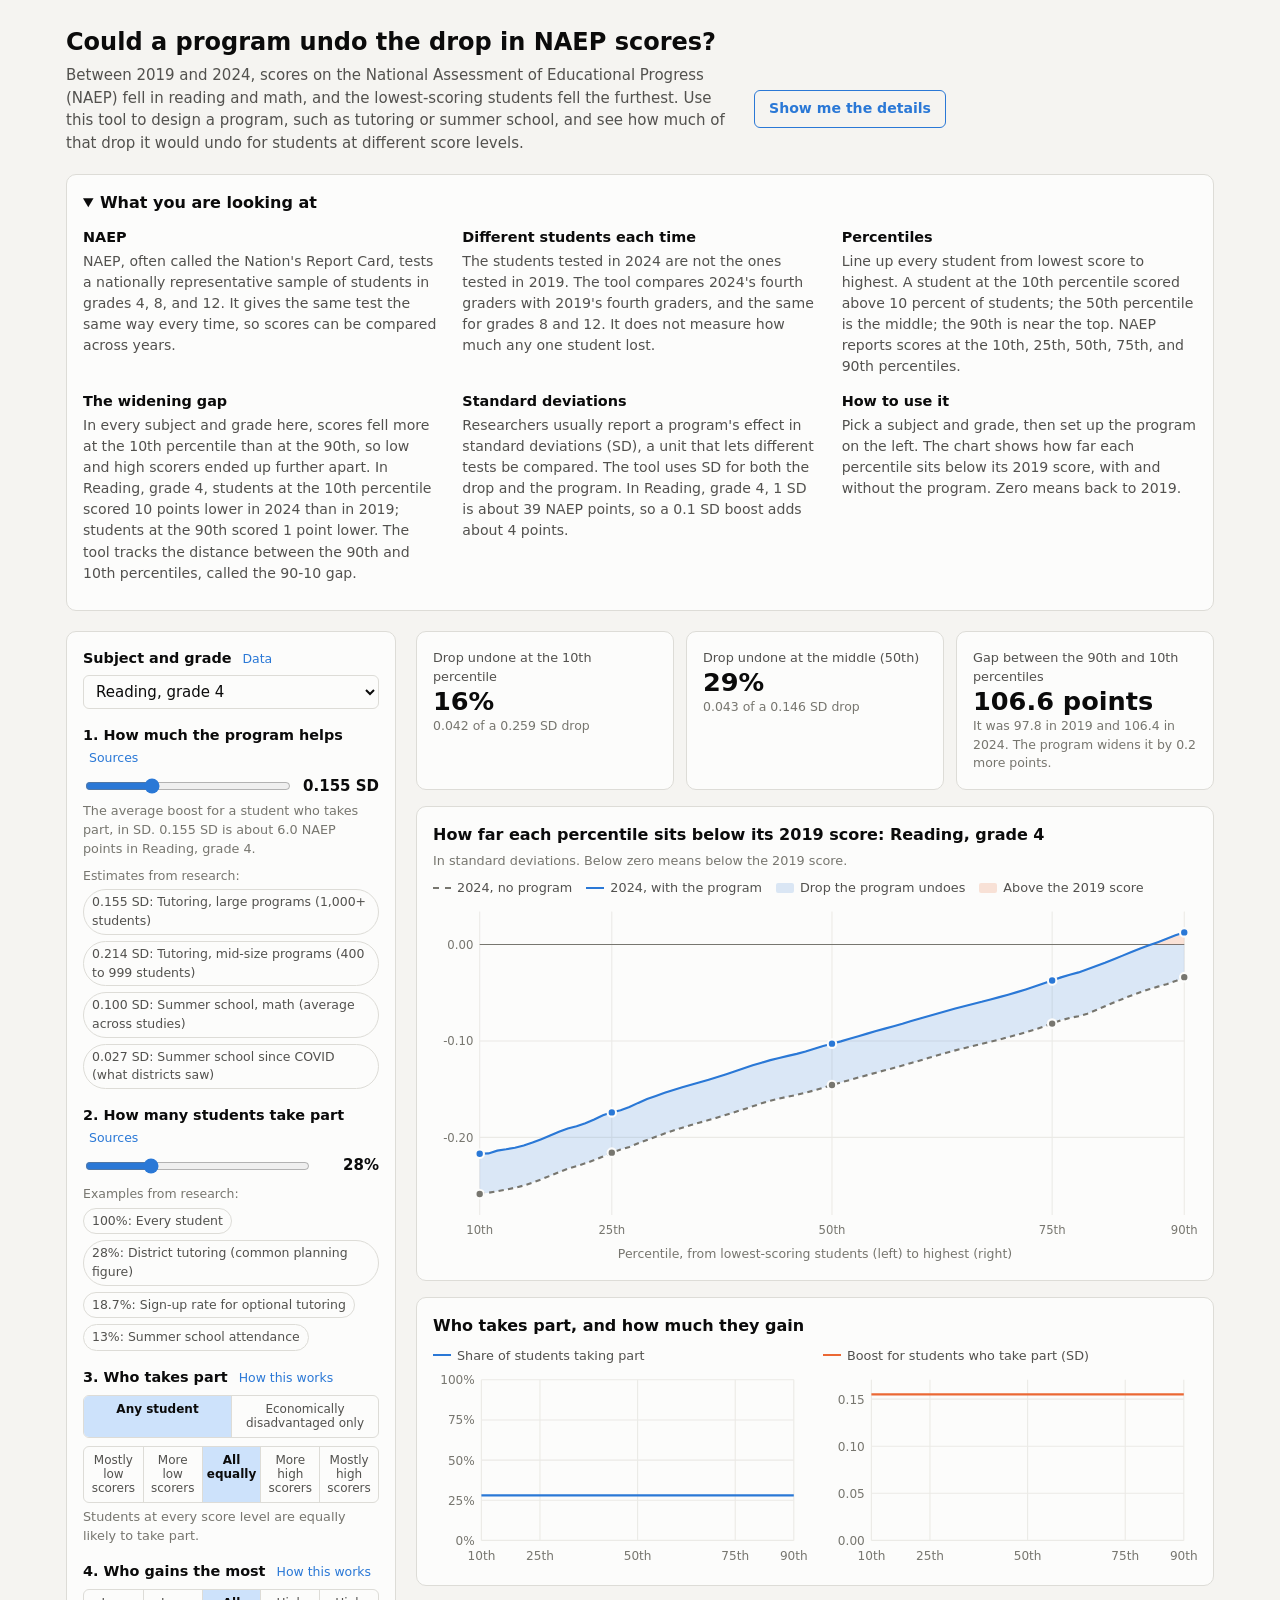
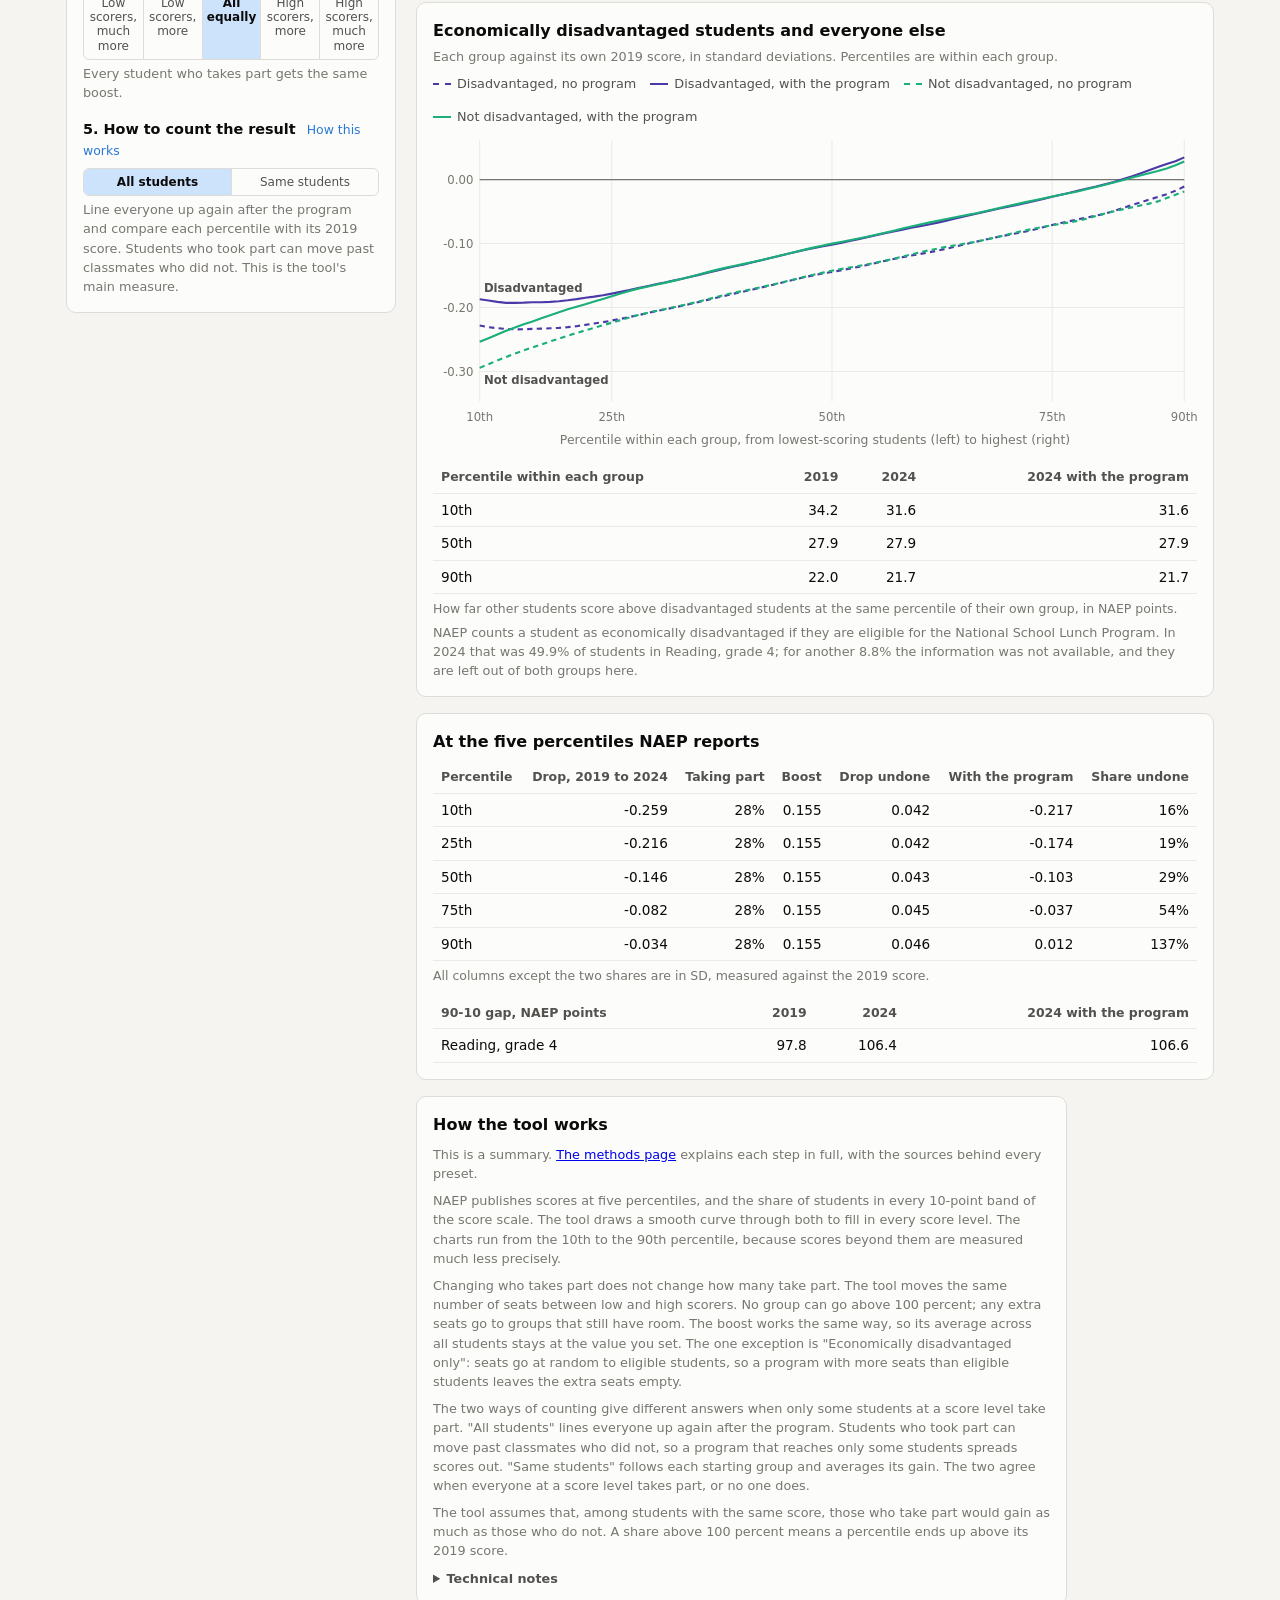
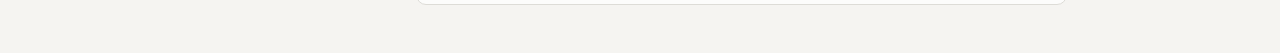
==== docs/index.html @ 3affa506 "Add the economic-disadvantage breakdown to the pipeline and explorer Score distributions by ED statu" ====
<!doctype html>
<!-- draft v3, 2026-09-29 (eligibility screen and ED / not-ED outcomes); sources: tables/sim-quantiles.csv, tables/sim-distribution.csv, tables/sim-distribution-econdis.csv, analysis/config/sim-params.yaml (via docs/cells.js), analysis/mixture.R, analysis/alloc-rules.R -->
<html lang="en">
<head>
<meta charset="utf-8">
<meta name="viewport" content="width=device-width, initial-scale=1">
<title>NAEP Recovery Explorer</title>
<meta name="description" content="How much of the 2019-to-2024 drop in NAEP scores a tutoring or summer program could undo, for low, middle, and high scorers.">
<link rel="stylesheet" href="style.css">
</head>
<body>
<main>
  <h1>Could a program undo the drop in NAEP scores?</h1>
  <div class="lede-row">
  <p class="lede">
    Between 2019 and 2024, scores on the National Assessment of Educational Progress (NAEP) fell in
    reading and math, and the lowest-scoring students fell the furthest. Use this tool to design a
    program, such as tutoring or summer school, and see how much of that drop it would undo for
    students at different score levels.
  </p>
  <a class="btn" href="methods.html">Show me the details</a>
  </div>

  <details class="card intro" open>
    <summary>What you are looking at</summary>
    <div class="intro-grid">
      <div>
        <h3>NAEP</h3>
        <p>NAEP, often called the Nation's Report Card, tests a nationally representative sample of
        students in grades 4, 8, and 12. It gives the same test the same way every time, so scores
        can be compared across years.</p>
      </div>
      <div>
        <h3>Different students each time</h3>
        <p>The students tested in 2024 are not the ones tested in 2019. The tool compares 2024's
        fourth graders with 2019's fourth graders, and the same for grades 8 and 12. It does not measure
        how much any one student lost.</p>
      </div>
      <div>
        <h3>Percentiles</h3>
        <p>Line up every student from lowest score to highest. A student at the 10th percentile scored
        above 10 percent of students; the 50th percentile is the middle; the 90th is near the top. NAEP
        reports scores at the 10th, 25th, 50th, 75th, and 90th percentiles.</p>
      </div>
      <div>
        <h3>The widening gap</h3>
        <p>In every subject and grade here, scores fell more at the 10th percentile than at the 90th, so
        low and high scorers ended up further apart. <span id="intro-gap"></span></p>
      </div>
      <div>
        <h3>Standard deviations</h3>
        <p>Researchers usually report a program's effect in standard deviations (SD), a unit that lets
        different tests be compared. The tool uses SD for both the drop and the program.
        <span id="intro-sd"></span></p>
      </div>
      <div>
        <h3>How to use it</h3>
        <p>Pick a subject and grade, then set up the program on the left. The chart shows how far each
        percentile sits below its 2019 score, with and without the program. Zero means back to 2019.</p>
      </div>
    </div>
  </details>

  <div class="layout">
    <!-- Controls -->
    <form class="card stack" id="controls" onsubmit="return false">
      <div>
        <label class="ctl-label" for="cell">Subject and grade <a class="why" href="methods.html#data">Data</a></label>
        <select id="cell"></select>
      </div>

      <div>
        <label class="ctl-label" for="effect">1. How much the program helps <a class="why" href="methods.html#effects">Sources</a></label>
        <div class="ctl-row">
          <input type="range" id="effect" min="0" max="0.5" step="0.005">
          <span class="ctl-value" id="effect-v"></span>
        </div>
        <p class="ctl-help" id="effect-help"></p>
        <p class="chips-label">Estimates from research:</p>
        <div class="chips" id="effect-chips"></div>
      </div>

      <div>
        <label class="ctl-label" for="share">2. How many students take part <a class="why" href="methods.html#participation">Sources</a></label>
        <div class="ctl-row">
          <input type="range" id="share" min="0" max="100" step="0.1">
          <span class="ctl-value" id="share-v"></span>
        </div>
        <p class="chips-label">Examples from research:</p>
        <div class="chips" id="share-chips"></div>
      </div>

      <fieldset>
        <legend>3. Who takes part <a class="why" href="methods.html#who-takes-part">How this works</a></legend>
        <div class="seg two" id="rule"></div>
        <div class="seg" id="kPart"></div>
        <p class="ctl-help" id="kPart-help"></p>
      </fieldset>

      <fieldset>
        <legend>4. Who gains the most <a class="why" href="methods.html#who-gains">How this works</a></legend>
        <div class="seg" id="kEffect"></div>
        <p class="ctl-help" id="kEffect-help"></p>
      </fieldset>

      <fieldset>
        <legend>5. How to count the result <a class="why" href="methods.html#counting">How this works</a></legend>
        <div class="seg two" id="mode"></div>
        <p class="ctl-help" id="mode-help"></p>
      </fieldset>
    </form>

    <!-- Results -->
    <div class="stack">
      <div class="tiles">
        <div class="card tile"><div class="k">Drop undone at the 10th percentile</div><div class="v" id="t-p10"></div><div class="s" id="t-p10-s"></div></div>
        <div class="card tile"><div class="k">Drop undone at the middle (50th)</div><div class="v" id="t-p50"></div><div class="s" id="t-p50-s"></div></div>
        <div class="card tile"><div class="k">Gap between the 90th and 10th percentiles</div><div class="v" id="t-gap"></div><div class="s" id="t-gap-s"></div></div>
      </div>

      <section class="card">
        <h2 id="main-title"></h2>
        <p class="sub">In standard deviations. Below zero means below the 2019 score.</p>
        <div class="legend">
          <span><i class="sw dash" style="border-color:var(--series-before)"></i>2024, no program</span>
          <span><i class="sw" style="border-color:var(--series-after)"></i>2024, with the program</span>
          <span><i class="sw box" style="background:var(--closed-fill)"></i>Drop the program undoes</span>
          <span><i class="sw box" style="background:var(--over-fill)"></i>Above the 2019 score</span>
        </div>
        <div class="chart" id="main-chart"><div class="tip"></div></div>
        <p class="axis-cap">Percentile, from lowest-scoring students (left) to highest (right)</p>
      </section>

      <section class="card">
        <h2>Who takes part, and how much they gain</h2>
        <div class="small-multiples">
          <div><div class="legend"><span><i class="sw" style="border-color:var(--series-part)"></i>Share of students taking part</span></div>
               <div class="chart" id="part-chart"><div class="tip"></div></div></div>
          <div><div class="legend"><span><i class="sw" style="border-color:var(--series-effect)"></i>Boost for students who take part (SD)</span></div>
               <div class="chart" id="eff-chart"><div class="tip"></div></div></div>
        </div>
      </section>

      <section class="card">
        <h2>Economically disadvantaged students and everyone else</h2>
        <p class="sub">Each group against its own 2019 score, in standard deviations. Percentiles are within each group.</p>
        <div class="legend">
          <span><i class="sw dash" style="border-color:var(--series-ed)"></i>Disadvantaged, no program</span>
          <span><i class="sw" style="border-color:var(--series-ed)"></i>Disadvantaged, with the program</span>
          <span><i class="sw dash" style="border-color:var(--series-ned)"></i>Not disadvantaged, no program</span>
          <span><i class="sw" style="border-color:var(--series-ned)"></i>Not disadvantaged, with the program</span>
        </div>
        <div class="chart" id="ed-chart"><div class="tip"></div></div>
        <p class="axis-cap">Percentile within each group, from lowest-scoring students (left) to highest (right)</p>
        <div class="tbl-wrap" style="margin-top:12px"><table id="ed-tbl"></table></div>
        <p class="ctl-help" id="ed-note"></p>
      </section>

      <section class="card">
        <h2>At the five percentiles NAEP reports</h2>
        <div class="tbl-wrap"><table id="tbl"></table></div>
        <div class="tbl-wrap" style="margin-top:12px"><table id="gap-tbl"></table></div>
      </section>

      <section class="card note">
        <h2>How the tool works</h2>
        <p>This is a summary. <a href="methods.html">The methods page</a> explains each step in full, with the
        sources behind every preset.</p>
        <p>NAEP publishes scores at five percentiles, and the share of students in every 10-point band of
        the score scale. The tool draws a smooth curve through both to fill in every score level. The charts
        run from the 10th to the 90th percentile, because scores beyond them are measured much less precisely.</p>
        <p>Changing who takes part does not change how many take part. The tool moves the same number
        of seats between low and high scorers. No group can go above 100 percent; any extra seats go to
        groups that still have room. The boost works the same way, so its average across all
        students stays at the value you set. The one exception is "Economically disadvantaged only":
        seats go at random to eligible students, so a program with more seats than eligible students
        leaves the extra seats empty.</p>
        <p>The two ways of counting give different answers when only some students at a score level take
        part. "All students" lines everyone up again after the program. Students who took part can move
        past classmates who did not, so a program that reaches only some students spreads scores out.
        "Same students" follows each starting group and averages its gain. The two agree when everyone
        at a score level takes part, or no one does.</p>
        <p>The tool assumes that, among students with the same score, those who take part would gain as
        much as those who do not. A share above 100 percent means a percentile ends up above its 2019
        score.</p>
        <details>
          <summary>Technical notes</summary>
          <p>The dashed curve is D(p)/S, the 2024 quantile minus the 2019 quantile at percentile p,
          divided by the 2019 national standard deviation S for that subject and grade. The restoration
          requirement g*(p) = &minus;D(p)/S is the same curve with the sign flipped. Quantile functions pass
          through the published percentiles and the cumulative 10-point score distribution (NAEP DP:DP),
          joined by monotone (Fritsch&ndash;Carlson) interpolation; the score bins bound the support, so no
          tails are assumed. Participation and the treated effect are linear in prior rank with mean held
          fixed; participation is capped at 1 and water-filled to conserve the seat budget. Under the
          eligibility screen, participation at rank p is r&middot;s(p), where s(p) is the 2024 share of
          economically disadvantaged students at p (from the ECONDIS score distributions) and
          r = min(1, B / e), with e their share of all students; the screen spends min(B, e).</p>
          <p>"All students" is the distributional estimand: post-program quantiles of the exact
          treated/untreated mixture, calibrated to reproduce the published knots. "Same students" is the
          group estimand, Q(p) + &pi;(p)&delta;(p). The R pipeline in <code>analysis/</code> is the
          reference implementation; <code>analysis/tests/test-tool-engine.mjs</code> checks this page
          against it.</p>
          <p id="provenance"></p>
        </details>
      </section>
    </div>
  </div>
</main>

<script src="cells.js"></script>
<script src="engine.js"></script>
<script src="charts.js"></script>
<script>
"use strict";
const D = globalThis.TOOL_DATA, E = globalThis.NAEPEngine;
const { ord, el, path, hover, frame, CURVE_P } = globalThis.NAEPCharts;
const { f0, f1, f2, f3, fmtPct, cellName, configValue, chipName, TILT_LABELS, provenanceText } = globalThis.NAEPShared;
const PS = D.percentiles;

// ---------------------------------------------------------------- state
// Defaults: the pipeline's treated effect, the district tutoring share,
// neutral gradients, the distributional reading (the paper's estimand).
const defaults = {
  cell: D.cells[0].label,
  effect: configValue(D.benchmarks, D.treated_effect).g,
  share: configValue(D.participation, "hdt_dist").c,
  kPart: "neutral", kEffect: "neutral", mode: "distributional", rule: "tilt",
};
const state = Object.assign({}, defaults, readHash());

// The state lives in the URL hash so a configuration can be shared as a link.
function readHash() {
  const out = {};
  try {
    new URLSearchParams(location.hash.slice(1)).forEach((v, k) => {
      if (!(k in defaults)) return;            // ignore keys the page does not own
      if (k === "effect" || k === "share") {
        // Clamp to the slider's own range so a hand-edited link cannot show
        // a value the controls cannot (share is stored 0-1, the slider 0-100).
        const n = Number(v), inp = document.getElementById(k);
        const scale = k === "share" ? 100 : 1;
        if (Number.isFinite(n)) out[k] = Math.min(Number(inp.max), Math.max(Number(inp.min), n * scale)) / scale;
      } else out[k] = v;
    });
  } catch (e) { /* malformed hash: ignore and use defaults */ }
  if (out.cell && !D.cells.some((c) => c.label === out.cell)) delete out.cell;
  for (const k of ["kPart", "kEffect"]) if (out[k] && !E.TILT_LEVELS.some((l) => l.id === out[k])) delete out[k];
  if (out.mode && !["group", "distributional"].includes(out.mode)) delete out.mode;
  if (out.rule && !["tilt", "ed"].includes(out.rule)) delete out.rule;
  return out;
}
function writeHash() {
  const q = new URLSearchParams({ ...state, effect: state.effect.toFixed(3), share: state.share.toFixed(3) });
  history.replaceState(null, "", "#" + q.toString());
}

// ---------------------------------------------------------------- controls
const $ = (id) => document.getElementById(id);
const cellSel = $("cell");
D.cells.forEach((c) => cellSel.add(new Option(cellName(c.label), c.label)));

function chip(parent, text, title, onClick) {
  const b = document.createElement("button");
  b.type = "button"; b.className = "chip"; b.textContent = text; b.title = title;
  b.addEventListener("click", onClick); parent.appendChild(b);
}
// Chips use the shared plain-language names; hovering one shows the source
// the config cites.
D.benchmarks.forEach((b) => chip($("effect-chips"), `${b.g.toFixed(3)} SD: ${chipName(b)}`, "Source: " + b.source,
  () => { state.effect = b.g; sync(); }));
D.participation.forEach((p) => chip($("share-chips"), `${fmtPct(p.c)}: ${chipName(p)}`, "Source: " + p.source,
  () => { state.share = p.c; sync(); }));

function segmented(id, options, key) {
  const root = $(id);
  options.forEach((o) => {
    const inp = document.createElement("input");
    inp.type = "radio"; inp.name = id; inp.id = `${id}-${o.id}`; inp.value = o.id;
    inp.addEventListener("change", () => { state[key] = o.id; sync(); });
    const lab = document.createElement("label");
    lab.htmlFor = inp.id; lab.innerHTML = o.html;
    root.append(inp, lab);
  });
}
segmented("rule", [{ id: "tilt", html: "Any student" }, { id: "ed", html: "Economically<br>disadvantaged only" }], "rule");
segmented("kPart", E.TILT_LEVELS.map((l) => ({ id: l.id, html: TILT_LABELS.part[l.id] })), "kPart");
segmented("kEffect", E.TILT_LEVELS.map((l) => ({ id: l.id, html: TILT_LABELS.effect[l.id] })), "kEffect");
segmented("mode", [{ id: "distributional", html: "All students" }, { id: "group", html: "Same students" }], "mode");

// Plain-language reading of each level, built from its p90:p10 ratio.
function tiltHelp(levelId, kind) {
  const l = E.TILT_LEVELS.find((x) => x.id === levelId);
  const [a, b] = l.ratio.split(":").map(Number);   // p90:p10
  if (a === b)
    return kind === "part" ? "Students at every score level are equally likely to take part."
                           : "Every student who takes part gets the same boost.";
  const times = Math.max(a, b) / Math.min(a, b);
  const [more, less] = a > b ? ["90th", "10th"] : ["10th", "90th"];
  return kind === "part"
    ? `Students at the ${more} percentile are ${times} times as likely to take part as students at the ${less}.`
    : `Students at the ${more} percentile gain ${times} times as much as students at the ${less}.`;
}
// The screen, in plain language, with this cell's numbers: how many students
// are eligible, how they are spread across score levels, and whether the
// chosen share runs past the eligible pool.
function screenHelp() {
  const cell = D.cells.find((c) => c.label === state.cell);
  const s = (p) => E.edShareAt(cell.ed, [p])[0];
  let t = `Seats go at random to economically disadvantaged students, ${fmtPct(cell.ed.pop)} of students in ` +
    `${cellName(cell.label)} in 2024. They are ${fmtPct(s(10))} of students at the 10th percentile and ` +
    `${fmtPct(s(90))} at the 90th.`;
  if (state.share > cell.ed.pop)
    t += ` Only ${fmtPct(cell.ed.pop)} of students are eligible, so every one of them takes part and the other ` +
      `${fmtPct(state.share - cell.ed.pop)} of seats go unused.`;
  return t;
}
const MODE_HELP = {
  distributional: "Line everyone up again after the program and compare each percentile with its 2019 score. " +
    "Students who took part can move past classmates who did not. This is the tool's main measure.",
  group: "Follow the students who started at each percentile and average their gain, " +
    "counting both those who took part and those who did not.",
};

cellSel.addEventListener("change", () => { state.cell = cellSel.value; sync(); });
$("effect").addEventListener("input", (e) => { state.effect = Number(e.target.value); sync(); });
$("share").addEventListener("input", (e) => { state.share = Number(e.target.value) / 100; sync(); });

// Push state into the controls, then schedule one render per frame so
// dragging a slider does not queue a render for every input event.
let pending = false;
function sync() {
  cellSel.value = state.cell;
  $("effect").value = state.effect; $("effect-v").textContent = state.effect.toFixed(3) + " SD";
  $("share").value = (state.share * 100).toFixed(1); $("share-v").textContent = fmtPct(state.share);
  for (const k of ["rule", "kPart", "kEffect", "mode"]) $(`${k}-${state[k]}`).checked = true;
  // Under the screen the tilt does not apply: who gets a seat is set by
  // eligibility, at random among eligible students.
  const screened = state.rule === "ed";
  $("kPart").classList.toggle("off", screened);
  $("kPart").querySelectorAll("input").forEach((i) => { i.disabled = screened; });
  $("kPart-help").textContent = screened ? screenHelp() : tiltHelp(state.kPart, "part");
  $("kEffect-help").textContent = tiltHelp(state.kEffect, "effect");
  $("mode-help").textContent = MODE_HELP[state.mode];
  if (!pending) { pending = true; requestAnimationFrame(() => { pending = false; render(); }); }
}

// ---------------------------------------------------------------- format
function shareClosed(k) { return k.gStar > 0 ? k.gain / k.gStar : NaN; }
function fmtShare(s) { return Number.isFinite(s) ? Math.round(s * 100) + "%" : "n/a"; }

// ---------------------------------------------------------------- render
function render() {
  writeHash();
  const cell = D.cells.find((c) => c.label === state.cell);
  const k = (id) => E.TILT_LEVELS.find((l) => l.id === id).k;
  const inputs = {
    effect: state.effect, share: state.share, kPart: k(state.kPart), kEffect: k(state.kEffect),
    mode: state.mode, rule: state.rule,
  };
  const res = E.scenario(cell, PS, inputs, CURVE_P);
  const at = (p) => res.knots.find((r) => r.p === p);

  // Tiles
  for (const p of [10, 50]) {
    const r = at(p);
    $(`t-p${p}`).textContent = fmtShare(shareClosed(r));
    $(`t-p${p}-s`).textContent = `${f3(r.gain)} of a ${f3(r.gStar)} SD drop`;
  }
  const g = res.gap9010;
  const widen = g.y2024 - g.y2019;
  $("t-gap").textContent = f1(g.post) + " points";
  // Say which way the program moved the gap rather than printing a negative
  // share: a program that favors higher scorers can widen it further.
  const moved = g.y2024 - g.post;
  let verdict = "";
  if (Math.abs(moved) < 0.05) verdict = "About the same as without the program.";
  else if (moved < 0) verdict = `The program widens it by ${f1(-moved)} more points.`;
  else if (widen > 0) verdict = `The program undoes ${fmtShare(moved / widen)} of the widening since 2019.`;
  else verdict = `The program narrows it by ${f1(moved)} points.`;
  $("t-gap-s").textContent = `It was ${f1(g.y2019)} in 2019 and ${f1(g.y2024)} in 2024. ${verdict}`;

  // Cell-specific sentences in the introduction and the effect control, so
  // the reader sees real points for the subject and grade they picked.
  const name = cellName(cell.label), S = cell.sd2019;
  const drop = (p) => -cell.d[PS.indexOf(p)];
  $("intro-gap").textContent = `In ${name}, students at the 10th percentile scored ${f0(drop(10))} points lower ` +
    `in 2024 than in 2019; students at the 90th scored ${f0(drop(90))} ${f0(drop(90)) === "1" ? "point" : "points"} lower. ` +
    `The tool tracks the distance between the 90th and 10th percentiles, called the 90-10 gap.`;
  $("intro-sd").textContent = `In ${name}, 1 SD is about ${f0(S)} NAEP points, so a 0.1 SD boost adds about ${f0(0.1 * S)} points.`;
  $("effect-help").textContent = `The average boost for a student who takes part, in SD. ` +
    `${f3(state.effect)} SD is about ${f1(state.effect * S)} NAEP points in ${name}.`;

  $("main-title").textContent = `How far each percentile sits below its 2019 score: ${name}`;
  drawMain(res.curve);
  drawProfile("part-chart", res.curve, (r) => r.part, [0, 1], (v) => fmtPct(v), "var(--series-part)", "Taking part");
  const effMax = Math.max(0.05, ...res.curve.map((r) => r.effect)) * 1.1;
  drawProfile("eff-chart", res.curve, (r) => r.effect, [0, effMax], (v) => f2(v), "var(--series-effect)", "Boost (SD)");
  drawTable(res, cell);
  drawGroups(E.groupScenario(cell, inputs, CURVE_P), cell);

  // Only the files this page uses; the Kraft (2023) table feeds the methods page.
  $("provenance").textContent = provenanceText(D, ["tables/sim-quantiles.csv", "tables/sim-distribution.csv",
                                                   "tables/sim-distribution-econdis.csv", "analysis/config/sim-params.yaml"]) + " " +
    `Mean participation across all percentiles: ${fmtPct(res.meanPart)}` +
    (state.rule === "ed" && state.share > cell.ed.pop ? ` (the eligible share; the other seats go unused).` : ".");
}

function drawMain(curve) {
  // The chart plots the decline, not the requirement: D(p)/S is 2024 minus
  // 2019 in 2019 SD units, negative where scores fell, and the program lifts
  // it toward zero. It is the requirement with its sign flipped
  // (D/S = -g*), so before = -gStar and after = -remaining.
  const before = (r) => -r.gStar, after = (r) => -r.remaining;
  const vals = curve.flatMap((r) => [before(r), after(r)]);
  const lo = Math.min(-0.05, ...vals), hi = Math.max(0, ...vals);
  const pad = (hi - lo) * 0.08;
  const F = frame("main-chart", 720, 320, [lo - pad, hi > 0 ? hi + pad : 0], f2, 6);
  const { svg, x, y } = F;
  // Area between the decline and the post-program position, split at zero
  // so the part above zero (a percentile lifted past its 2019 level) reads
  // as overshoot rather than as more of the decline undone.
  const base = curve.map((r) => [x(r.p), y(before(r))]);
  const closedTop = curve.map((r) => [x(r.p), y(Math.min(0, after(r)))]);
  el("path", { d: path(base) + path(closedTop.slice().reverse()).replace("M", "L") + "Z", fill: "var(--closed-fill)" }, svg);
  if (curve.some((r) => after(r) > 0)) {
    const z = curve.map((r) => [x(r.p), y(0)]);
    const pos = curve.map((r) => [x(r.p), y(Math.max(0, after(r)))]);
    el("path", { d: path(z) + path(pos.slice().reverse()).replace("M", "L") + "Z", fill: "var(--over-fill)" }, svg);
  }
  el("path", { d: path(base), fill: "none", stroke: "var(--series-before)", "stroke-width": 2, "stroke-dasharray": "5 4" }, svg);
  el("path", { d: path(curve.map((r) => [x(r.p), y(after(r))])), fill: "none", stroke: "var(--series-after)", "stroke-width": 2 }, svg);
  // Markers at the published percentiles, where the numbers are data rather
  // than interpolation.
  curve.filter((r) => PS.includes(r.p)).forEach((r) => {
    el("circle", { cx: x(r.p), cy: y(after(r)), r: 4, fill: "var(--series-after)", stroke: "var(--surface-1)", "stroke-width": 2 }, svg);
    el("circle", { cx: x(r.p), cy: y(before(r)), r: 4, fill: "var(--series-before)", stroke: "var(--surface-1)", "stroke-width": 2 }, svg);
  });
  hover(F, curve, (r) => y(after(r)),
    (r) => `<div>${ord(r.p)} percentile</div><div>No program: <b>${f3(before(r))}</b> SD</div>` +
           `<div>With the program: <b>${f3(after(r))}</b> SD</div>` +
           `<div>Drop undone: <b>${f3(r.gain)}</b> SD (${fmtShare(shareClosed(r))})</div>`);
}

function drawProfile(id, curve, acc, yDom, yFmt, color, name) {
  const F = frame(id, 340, 180, yDom, yFmt, 4);
  el("path", { d: path(curve.map((r) => [F.x(r.p), F.y(acc(r))])), fill: "none", stroke: color, "stroke-width": 2 }, F.svg);
  hover(F, curve, (r) => F.y(acc(r)), (r) => `<div>${ord(r.p)} percentile</div><div>${name}: <b>${yFmt(acc(r))}</b></div>`);
}

function drawTable(res, cell) {
  const rows = res.knots.map((r) => `<tr><td>${ord(r.p)}</td><td>${f3(-r.gStar)}</td><td>${fmtPct(r.part)}</td>` +
    `<td>${f3(r.effect)}</td><td>${f3(r.gain)}</td><td>${f3(-r.remaining)}</td><td>${fmtShare(shareClosed(r))}</td></tr>`).join("");
  $("tbl").innerHTML = `<thead><tr><th>Percentile</th><th>Drop, 2019 to 2024</th><th>Taking part</th>` +
    `<th>Boost</th><th>Drop undone</th><th>With the program</th><th>Share undone</th></tr></thead><tbody>${rows}</tbody>` +
    `<caption>All columns except the two shares are in SD, measured against the 2019 score.</caption>`;
  const g = res.gap9010;
  $("gap-tbl").innerHTML = `<thead><tr><th>90-10 gap, NAEP points</th><th>2019</th><th>2024</th><th>2024 with the program</th></tr></thead>` +
    `<tbody><tr><td>${cellName(cell.label)}</td><td>${f1(g.y2019)}</td><td>${f1(g.y2024)}</td><td>${f1(g.post)}</td></tr></tbody>`;
}

// Economically disadvantaged (ED) and other students. Each group's curve is
// its own 2024 quantile (dashed) and post-program quantile (solid) minus its
// own 2019 quantile, in 2019 national SD, so it reads like the main chart:
// zero is back to that group's 2019 score. The table gives the gap between
// the groups in NAEP points.
const GROUP_STYLE = { "ED": { color: "var(--series-ed)", name: "Disadvantaged" },
                      "Not ED": { color: "var(--series-ned)", name: "Not disadvantaged" } };
function drawGroups(groups, cell) {
  const S = cell.sd2019;
  const before = (r) => (r.q2024 - r.q2019) / S, after = (r) => (r.post - r.q2019) / S;
  const vals = groups.flatMap((g) => g.rows.flatMap((r) => [before(r), after(r)]));
  const lo = Math.min(-0.05, ...vals), hi = Math.max(0, ...vals), pad = (hi - lo) * 0.08;
  // Extra room below for the lower group's direct label.
  const F = frame("ed-chart", 720, 280, [lo - 2 * pad, hi > 0 ? hi + pad : 0], f2, 5);
  for (const g of groups) {
    const c = GROUP_STYLE[g.id].color;
    el("path", { d: path(g.rows.map((r) => [F.x(r.p), F.y(before(r))])), fill: "none", stroke: c, "stroke-width": 2, "stroke-dasharray": "5 4" }, F.svg);
    el("path", { d: path(g.rows.map((r) => [F.x(r.p), F.y(after(r))])), fill: "none", stroke: c, "stroke-width": 2 }, F.svg);
  }
  // Direct labels at the left end, where the two groups sit furthest apart
  // (the curves converge toward the top): the higher group's label above its
  // line, the lower group's below, so they cannot collide. Text ink, not the
  // series color.
  const first = groups.map((g) => ({ g, y: F.y(Math.max(before(g.rows[0]), after(g.rows[0]))),
                                     yLow: F.y(Math.min(before(g.rows[0]), after(g.rows[0]))) }));
  first.sort((a, b) => a.y - b.y);
  first.forEach((f, i) => {
    el("text", { x: F.x(groups[0].rows[0].p) + 4, y: i === 0 ? f.y - 7 : f.yLow + 15, class: "direct-label" }, F.svg)
      .textContent = GROUP_STYLE[f.g.id].name;
  });
  const [ed, ned] = groups;
  const rows = ed.rows.map((r, i) => ({ p: r.p, ed: r, ned: ned.rows[i] }));
  hover(F, rows, (r) => F.y(after(r.ed)),
    (r) => `<div>${ord(r.p)} percentile of each group</div>` +
           `<div>Disadvantaged: <b>${f3(before(r.ed))}</b> SD, <b>${f3(after(r.ed))}</b> with the program</div>` +
           `<div>Not disadvantaged: <b>${f3(before(r.ned))}</b> SD, <b>${f3(after(r.ned))}</b> with the program</div>`);

  const at = (g, p) => g.rows.find((r) => r.p === p);
  const gap = (p, key) => at(ned, p)[key] - at(ed, p)[key];
  const body = [10, 50, 90].map((p) => `<tr><td>${ord(p)}</td><td>${f1(gap(p, "q2019"))}</td>` +
    `<td>${f1(gap(p, "q2024"))}</td><td>${f1(gap(p, "post"))}</td></tr>`).join("");
  $("ed-tbl").innerHTML = `<thead><tr><th>Percentile within each group</th><th>2019</th><th>2024</th>` +
    `<th>2024 with the program</th></tr></thead><tbody>${body}</tbody>` +
    `<caption>How far other students score above disadvantaged students at the same percentile of their own group, in NAEP points.</caption>`;
  const other = E.edUnknownShare(cell.ed);
  $("ed-note").textContent = `NAEP counts a student as economically disadvantaged if they are eligible for the ` +
    `National School Lunch Program. In 2024 that was ${fmtPct(cell.ed.pop)} of students in ${cellName(cell.label)}; ` +
    `for another ${fmtPct(other)} the information was not available, and they are left out of both groups here.`;
}

sync();
</script>
</body>
</html>
---- docs/style.css ----
/* Shared styles for the explorer (index.html) and its methods page
   (methods.html). One copy, so the two pages cannot drift apart. */
/* Colors are role tokens. Light is the default; dark is its own set of
   steps (not an automatic inversion), applied for an OS dark preference
   unless the page is stamped light, or when stamped dark. */
:root {
  color-scheme: light;
  --surface-0: #f5f4f1;
  --surface-1: #fcfcfb;
  --border: #dddcd7;
  --grid: #ebeae6;
  --text-primary: #0b0b0b;
  --text-secondary: #52514e;
  --text-muted: #77766f;
  --accent: #2a78d6;
  --accent-soft: #cde2fb;
  --series-before: #77766f;   /* D(p)/S: the neutral reference */
  --series-after: #2a78d6;    /* position after the program */
  --series-part: #2a78d6;
  --series-effect: #eb6834;
  --series-ed: #4a3aa7;       /* economically disadvantaged (categorical slot 7) */
  --series-ned: #1baf7a;      /* not economically disadvantaged (slot 3); under 3:1 on light, so the table carries the numbers */
  --closed-fill: rgba(42, 120, 214, 0.16);
  --over-fill: rgba(235, 104, 52, 0.18);
}
@media (prefers-color-scheme: dark) {
  :root:not([data-theme="light"]) {
    color-scheme: dark;
    --surface-0: #121211;
    --surface-1: #1a1a19;
    --border: #383835;
    --grid: #2a2a28;
    --text-primary: #ffffff;
    --text-secondary: #c3c2b7;
    --text-muted: #9a998f;
    --accent: #3987e5;
    --accent-soft: #1c3a5e;
    --series-before: #9a998f;
    --series-after: #3987e5;
    --series-part: #3987e5;
    --series-effect: #d95926;
    --series-ed: #9085e9;
    --series-ned: #199e70;
    --closed-fill: rgba(57, 135, 229, 0.22);
    --over-fill: rgba(217, 89, 38, 0.25);
  }
}
:root[data-theme="dark"] {
  color-scheme: dark;
  --surface-0: #121211;
  --surface-1: #1a1a19;
  --border: #383835;
  --grid: #2a2a28;
  --text-primary: #ffffff;
  --text-secondary: #c3c2b7;
  --text-muted: #9a998f;
  --accent: #3987e5;
  --accent-soft: #1c3a5e;
  --series-before: #9a998f;
  --series-after: #3987e5;
  --series-part: #3987e5;
  --series-effect: #d95926;
  --series-ed: #9085e9;
  --series-ned: #199e70;
  --closed-fill: rgba(57, 135, 229, 0.22);
  --over-fill: rgba(217, 89, 38, 0.25);
}

* { box-sizing: border-box; }
body {
  margin: 0; background: var(--surface-0); color: var(--text-primary);
  font: 15px/1.5 system-ui, -apple-system, "Segoe UI", Roboto, sans-serif;
}
main { max-width: 1180px; margin: 0 auto; padding: 24px 16px 48px; }
h1 { font-size: 1.5rem; margin: 0 0 4px; }
h2 { font-size: 1rem; margin: 0 0 8px; }
.lede { color: var(--text-secondary); margin: 0 0 20px; max-width: 70ch; }
.layout { display: grid; grid-template-columns: 330px 1fr; gap: 20px; align-items: start; }
/* minmax(0, 1fr) and min-width: 0 let a wide table scroll inside its own
   box instead of stretching the whole page past a phone's width. */
.layout > * { min-width: 0; }
@media (max-width: 860px) { .layout { grid-template-columns: minmax(0, 1fr); } }
.card { background: var(--surface-1); border: 1px solid var(--border); border-radius: 10px; padding: 16px; min-width: 0; }
.stack > * + * { margin-top: 16px; }

/* Controls */
fieldset { border: 0; margin: 0; padding: 0; min-width: 0; }
legend, .ctl-label { font-weight: 600; font-size: 0.9rem; padding: 0; margin-bottom: 6px; display: block; }
.ctl-help { color: var(--text-muted); font-size: 0.8rem; margin: 4px 0 0; }
.ctl-row { display: flex; align-items: center; gap: 10px; }
.ctl-row input[type=range] { flex: 1; accent-color: var(--accent); min-width: 0; }
.ctl-value { font-variant-numeric: tabular-nums; min-width: 5.5ch; text-align: right; font-weight: 600; }
select { width: 100%; padding: 6px 8px; font: inherit; background: var(--surface-1); color: var(--text-primary);
         border: 1px solid var(--border); border-radius: 6px; }
.chips { display: flex; flex-wrap: wrap; gap: 6px; margin-top: 8px; }
.chip { font: inherit; font-size: 0.78rem; padding: 3px 8px; border-radius: 999px; cursor: pointer;
        border: 1px solid var(--border); background: transparent; color: var(--text-secondary); text-align: left; }
.chip:hover { border-color: var(--accent); color: var(--text-primary); }
.seg { display: grid; grid-template-columns: repeat(5, 1fr); border: 1px solid var(--border); border-radius: 6px; overflow: hidden; }
.seg.two { grid-template-columns: repeat(2, 1fr); }
.seg input { position: absolute; opacity: 0; pointer-events: none; }
.seg label { text-align: center; font-size: 0.75rem; line-height: 1.2; padding: 6px 2px; cursor: pointer;
             color: var(--text-secondary); border-left: 1px solid var(--border); }
.seg label:first-of-type { border-left: 0; }
.seg input:checked + label { background: var(--accent-soft); color: var(--text-primary); font-weight: 600; }
.seg input:focus-visible + label { outline: 2px solid var(--accent); outline-offset: -2px; }
.seg.off { opacity: 0.45; }
.seg.off label { cursor: not-allowed; }
.seg + .seg { margin-top: 8px; }

/* Headline tiles */
.tiles { display: grid; grid-template-columns: repeat(3, 1fr); gap: 12px; }
@media (max-width: 560px) { .tiles { grid-template-columns: 1fr; } }
.tile .k { color: var(--text-secondary); font-size: 0.8rem; }
.tile .v { font-size: 1.6rem; font-weight: 650; font-variant-numeric: tabular-nums; line-height: 1.2; }
.tile .s { color: var(--text-muted); font-size: 0.78rem; }

/* Charts */
.chart { position: relative; width: 100%; }
.chart svg { display: block; width: 100%; height: auto; overflow: visible; }
.axis text { fill: var(--text-muted); font-size: 11px; }
.gridline { stroke: var(--grid); stroke-width: 1; }
.zero { stroke: var(--text-muted); stroke-width: 1; }
.legend { display: flex; flex-wrap: wrap; gap: 14px; font-size: 0.8rem; color: var(--text-secondary); margin-bottom: 6px; }
.legend span { display: inline-flex; align-items: center; gap: 6px; }
.chart .direct-label { fill: var(--text-secondary); font-size: 11px; font-weight: 600; }
.sw { width: 18px; height: 0; border-top: 2px solid; display: inline-block; }
.sw.dash { border-top-style: dashed; }
.sw.box { height: 10px; border: 0; border-radius: 2px; }
.small-multiples { display: grid; grid-template-columns: 1fr 1fr; gap: 16px; }
@media (max-width: 560px) { .small-multiples { grid-template-columns: 1fr; } }
.tip { position: absolute; pointer-events: none; background: var(--surface-1); border: 1px solid var(--border);
       border-radius: 6px; padding: 6px 8px; font-size: 0.78rem; box-shadow: 0 2px 8px rgba(0,0,0,.12);
       white-space: nowrap; display: none; z-index: 2; }
.tip b { font-variant-numeric: tabular-nums; }

/* Table */
.tbl-wrap { overflow-x: auto; }
caption { caption-side: bottom; text-align: left; color: var(--text-muted); font-size: 0.78rem; padding-top: 6px; }
table { border-collapse: collapse; width: 100%; font-size: 0.85rem; font-variant-numeric: tabular-nums; }
th, td { padding: 6px 8px; text-align: right; border-bottom: 1px solid var(--grid); white-space: nowrap; }
th:first-child, td:first-child { text-align: left; }
th { color: var(--text-secondary); font-weight: 600; font-size: 0.78rem; }
.note { color: var(--text-muted); font-size: 0.8rem; max-width: 80ch; }
.note p { margin: 0 0 8px; }
.note h2 { color: var(--text-primary); }
.note details { margin-top: 8px; }
.note summary { cursor: pointer; color: var(--text-secondary); font-weight: 600; }
.intro { margin-bottom: 20px; }
.intro > summary { cursor: pointer; font-weight: 650; font-size: 1rem; }
.intro-grid { display: grid; grid-template-columns: repeat(3, 1fr); gap: 4px 24px; margin-top: 12px; }
@media (max-width: 860px) { .intro-grid { grid-template-columns: 1fr 1fr; } }
@media (max-width: 560px) { .intro-grid { grid-template-columns: 1fr; } }
.intro h3 { font-size: 0.9rem; margin: 0 0 2px; }
.intro p { margin: 0 0 10px; color: var(--text-secondary); font-size: 0.88rem; }
.sub { color: var(--text-muted); font-size: 0.8rem; margin: -4px 0 8px; }
.axis-cap { color: var(--text-muted); font-size: 0.78rem; text-align: center; margin: 2px 0 0; }
.chips-label { color: var(--text-muted); font-size: 0.78rem; margin: 8px 0 0; }
.chips-label + .chips { margin-top: 4px; }
code { font-size: 0.9em; }

/* Link from the explorer to the methods page, and the small per-control
   "how this was chosen" links. */
.btn { display: inline-block; font: inherit; font-size: 0.88rem; font-weight: 600; padding: 7px 14px;
       border-radius: 6px; border: 1px solid var(--accent); color: var(--accent); background: transparent;
       text-decoration: none; }
.btn:hover { background: var(--accent-soft); color: var(--text-primary); }
.lede-row { display: flex; flex-wrap: wrap; align-items: center; gap: 12px 20px; margin: 0 0 20px; }
.lede-row .lede { margin: 0; }
.why { font-size: 0.78rem; color: var(--accent); text-decoration: none; font-weight: 400; margin-left: 6px; }
.why:hover { text-decoration: underline; }

/* Methods page: one readable column of prose, with tables and charts in
   cards inside it and a table of contents at the top. */
.doc { max-width: 820px; }
.doc > section { margin-top: 28px; scroll-margin-top: 12px; }
.doc h2 { font-size: 1.2rem; margin: 0 0 8px; }
.doc h3 { font-size: 0.95rem; margin: 16px 0 4px; }
.doc p, .doc li { max-width: 72ch; }
.doc p { margin: 0 0 10px; }
.doc .card { margin: 12px 0; }
.doc .card h3 { margin-top: 0; }
.toc { columns: 2; column-gap: 32px; padding-left: 1.2em; margin: 8px 0 0; }
@media (max-width: 560px) { .toc { columns: 1; } }
.toc li { margin: 2px 0; }
.doc a { color: var(--accent); }
.back { font-size: 0.88rem; }
.refs li { margin-bottom: 8px; padding-left: 2em; text-indent: -2em; list-style: none; }
.refs { padding-left: 0; }
.eq { font-family: ui-monospace, SFMono-Regular, Menlo, monospace; font-size: 0.88rem; background: var(--grid);
      padding: 1px 5px; border-radius: 4px; white-space: nowrap; }
.inline-select { display: inline-block; width: auto; margin-left: 6px; }
td.thin, .thin-note { color: var(--text-muted); }
/* Text columns in the methods tables: left-aligned and allowed to wrap, so a
   long source name does not push the table past the card. */
th.txt, td.txt { text-align: left; white-space: normal; min-width: 16ch; }
/* On a narrow screen, the methods tables' label and text columns wrap and
   share the width, rather than one column squeezing the others to a letter. */
.doc td:first-child { white-space: normal; min-width: 12ch; }
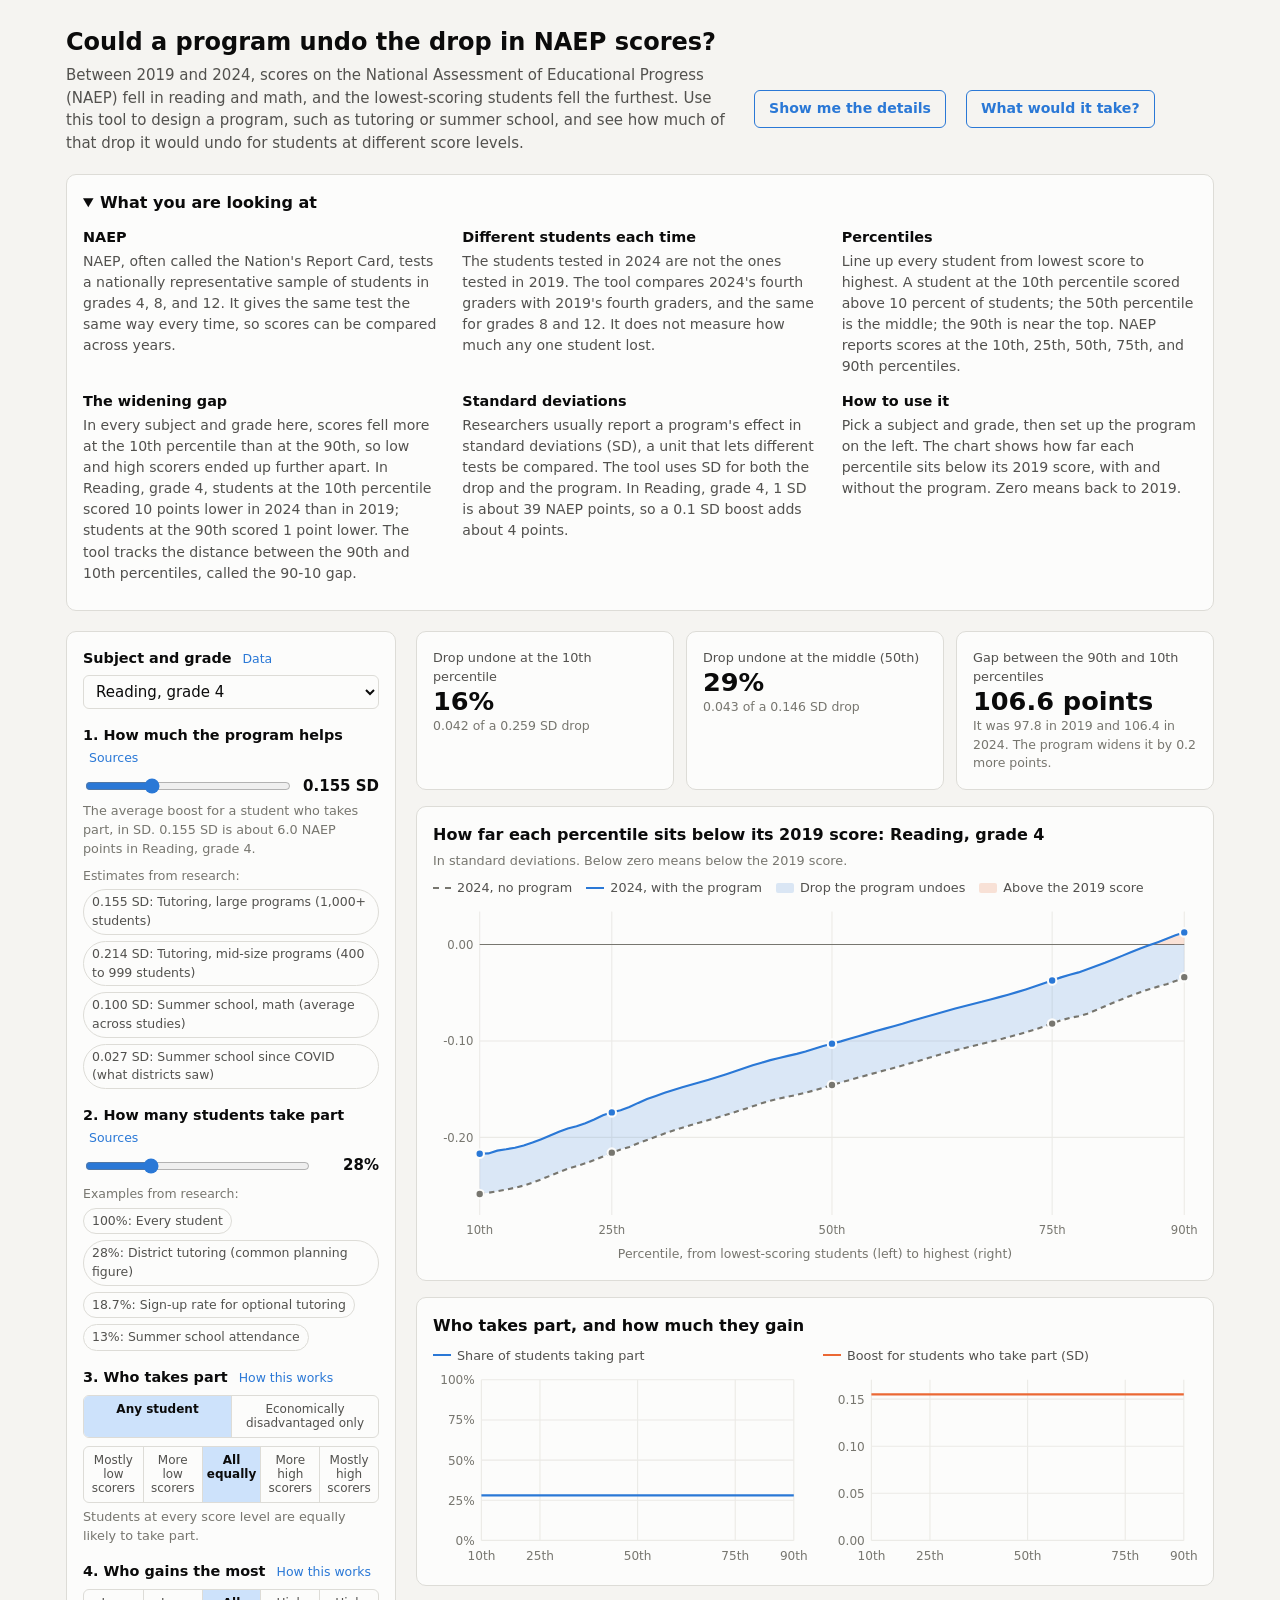
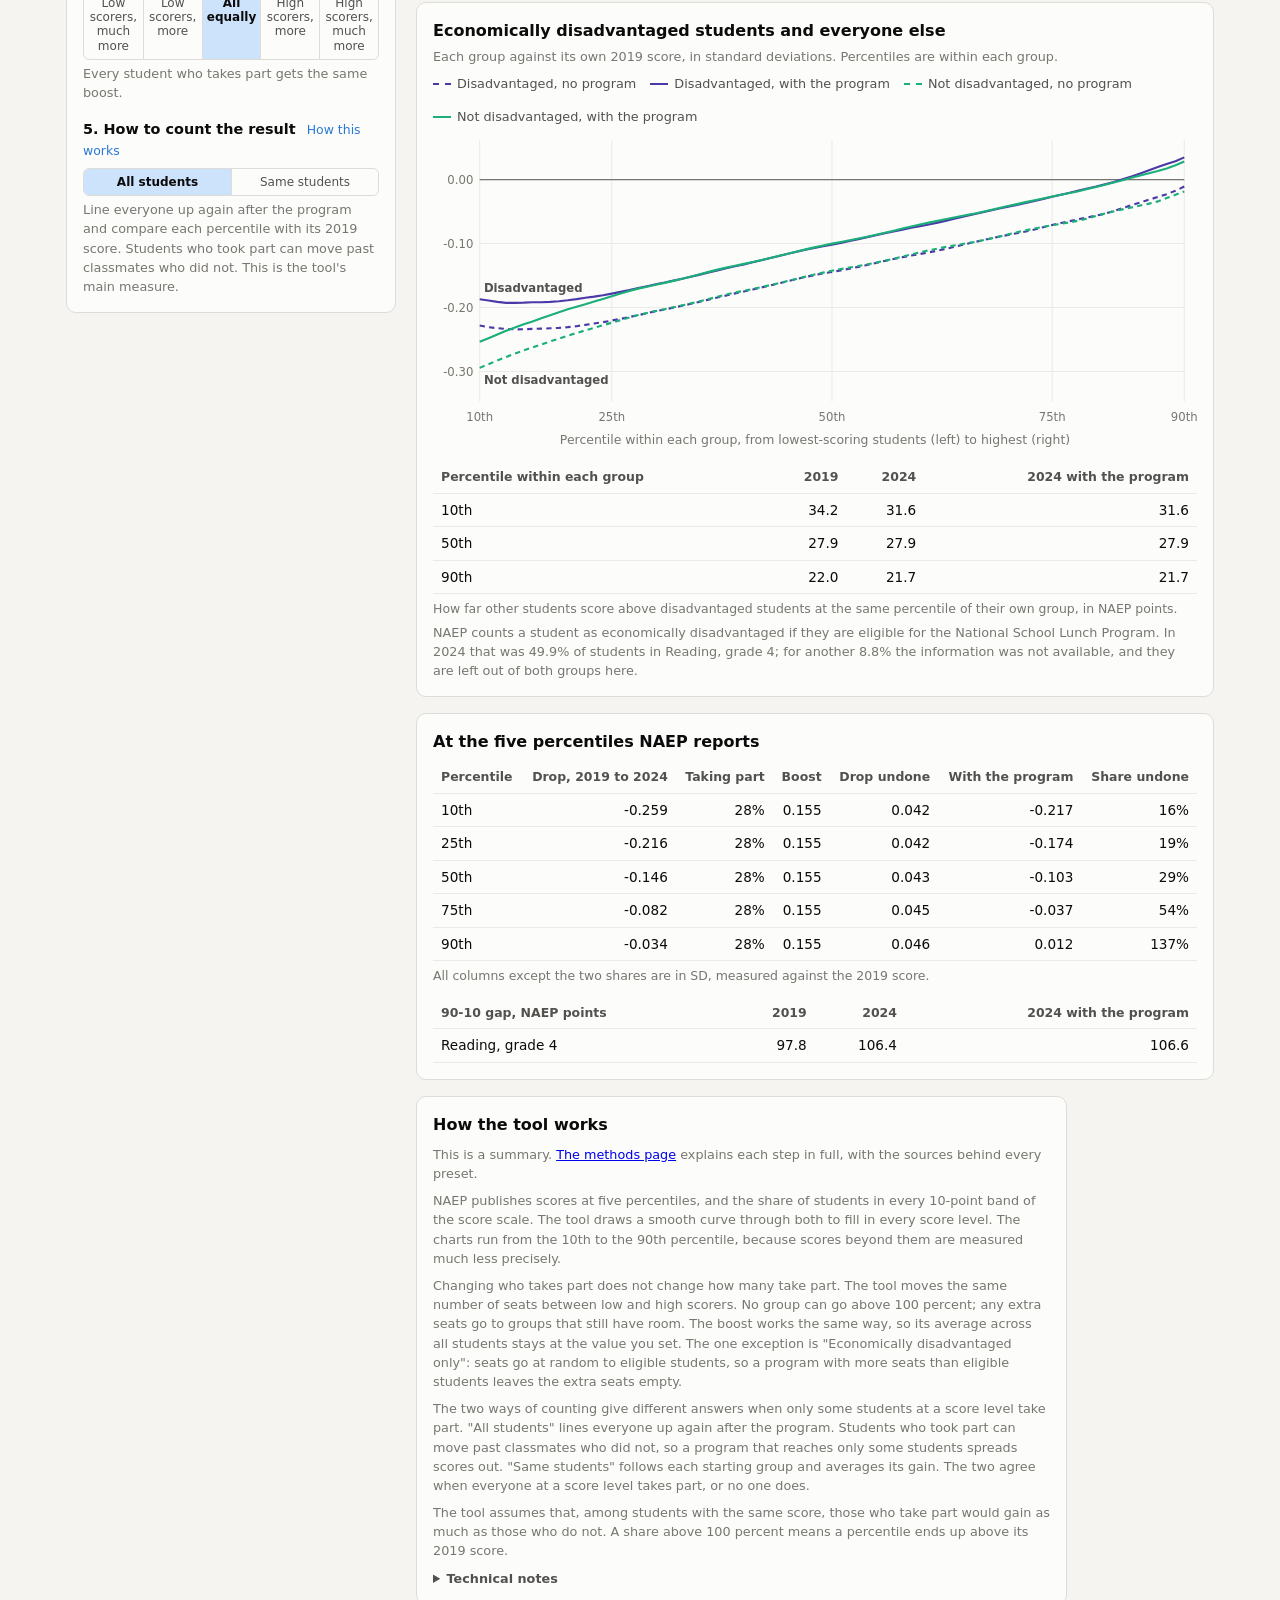
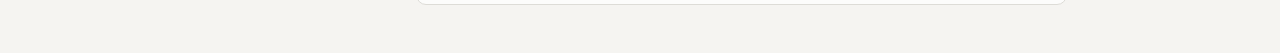
==== commit bd139863: "Add the "What would it take?" rounds page to the explorer Port design study B1 as docs/rounds.html i" ====
--- a/docs/index.html
+++ b/docs/index.html
@@ -1,5 +1,5 @@
 <!doctype html>
-<!-- draft v3, 2026-09-29 (eligibility screen and ED / not-ED outcomes); sources: tables/sim-quantiles.csv, tables/sim-distribution.csv, tables/sim-distribution-econdis.csv, analysis/config/sim-params.yaml (via docs/cells.js), analysis/mixture.R, analysis/alloc-rules.R -->
+<!-- draft v4, 2026-10-01 (link to the rounds page); draft v3, 2026-09-29 (eligibility screen and ED / not-ED outcomes); sources: tables/sim-quantiles.csv, tables/sim-distribution.csv, tables/sim-distribution-econdis.csv, analysis/config/sim-params.yaml (via docs/cells.js), analysis/mixture.R, analysis/alloc-rules.R -->
 <html lang="en">
 <head>
 <meta charset="utf-8">
@@ -19,6 +19,7 @@
     students at different score levels.
   </p>
   <a class="btn" href="methods.html">Show me the details</a>
+  <a class="btn" id="rounds-link" href="rounds.html">What would it take?</a>
   </div>
 
   <details class="card intro" open>
@@ -351,6 +352,9 @@
 // ---------------------------------------------------------------- render
 function render() {
   writeHash();
+  // The rounds page reads the same cell, share, and effect keys.
+  $("rounds-link").href = "rounds.html#" + new URLSearchParams({ cell: state.cell, share: state.share.toFixed(3),
+                                                                 effect: state.effect.toFixed(3) });
   const cell = D.cells.find((c) => c.label === state.cell);
   const k = (id) => E.TILT_LEVELS.find((l) => l.id === id).k;
   const inputs = {
--- a/docs/style.css
+++ b/docs/style.css
@@ -1,5 +1,6 @@
-/* Shared styles for the explorer (index.html) and its methods page
-   (methods.html). One copy, so the two pages cannot drift apart. */
+/* Shared styles for the explorer (index.html), its methods page
+   (methods.html), and the rounds page (rounds.html). One copy, so the pages
+   cannot drift apart. */
 /* Colors are role tokens. Light is the default; dark is its own set of
    steps (not an automatic inversion), applied for an OS dark preference
    unless the page is stamped light, or when stamped dark. */
@@ -197,3 +198,37 @@
 /* On a narrow screen, the methods tables' label and text columns wrap and
    share the width, rather than one column squeezing the others to a letter. */
 .doc td:first-child { white-space: normal; min-width: 12ch; }
+
+/* Rounds page (rounds.html). Reuses the cards, tiles, chips, and legends
+   above; these rules only lay it out and style its own pieces. */
+.eyebrow { margin: 0 0 4px; font-size: 0.78rem; font-weight: 600; letter-spacing: 0.04em; text-transform: uppercase;
+           color: var(--text-muted); }
+.rounds-controls { display: grid; grid-template-columns: minmax(0, 0.6fr) minmax(0, 1fr) minmax(0, 1fr); gap: 16px 28px;
+                   margin-bottom: 16px; }
+@media (max-width: 860px) { .rounds-controls { grid-template-columns: minmax(0, 1fr); } }
+/* Set by rounds.html on the preset chip that matches the slider. */
+.chip[aria-pressed="true"] { border-color: var(--accent); background: var(--accent-soft); color: var(--text-primary); }
+.rounds-top { display: grid; gap: 16px; margin-bottom: 16px; align-items: start;
+              grid-template-columns: minmax(0, 2fr) minmax(0, 1fr); }
+@media (max-width: 860px) { .rounds-top { grid-template-columns: minmax(0, 1fr); } }
+.care-card { margin-bottom: 16px; }
+.one-round { display: grid; grid-template-columns: minmax(0, 180px) minmax(0, 1fr); gap: 16px 24px; align-items: center; }
+@media (max-width: 560px) { .one-round { grid-template-columns: minmax(0, 1fr); } .waffle { max-width: 180px; } }
+.one-tiles { margin-top: 16px; padding-top: 12px; border-top: 1px solid var(--grid); }
+.tile .v.accent { color: var(--accent); }
+.sw.dot { width: 11px; height: 11px; border: 0; border-radius: 50%; }
+.sw.dot.ring { background: transparent; border: 1.5px solid var(--text-muted); }
+.chart .direct-label.strong { fill: var(--text-primary); font-weight: 700; }
+/* A halo in the card color, so a label stays readable where it crosses a line. */
+#dumbbell .direct-label { paint-order: stroke; stroke: var(--surface-1); stroke-width: 4px; stroke-linejoin: round; }
+.summary { border-color: var(--accent); }
+.summary-k { margin: 0 0 6px; font-size: 0.75rem; font-weight: 700; letter-spacing: 0.06em; text-transform: uppercase;
+             color: var(--text-muted); }
+.summary-lead { margin: 0 0 12px; font-size: 1.1rem; line-height: 1.4; }
+.summary-dl { margin: 0 0 10px; padding-top: 10px; border-top: 1px solid var(--border); }
+.summary-dl div { display: flex; justify-content: space-between; align-items: baseline; gap: 12px; padding: 4px 0; }
+.summary-dl dt { color: var(--text-secondary); font-size: 0.88rem; }
+.summary-dl dd { margin: 0; font-size: 1.25rem; font-weight: 700; font-variant-numeric: tabular-nums; white-space: nowrap; }
+.care { margin: 0; padding-left: 18px; font-size: 0.88rem; color: var(--text-secondary); }
+.care li + li { margin-top: 8px; }
+.care strong { color: var(--text-primary); }
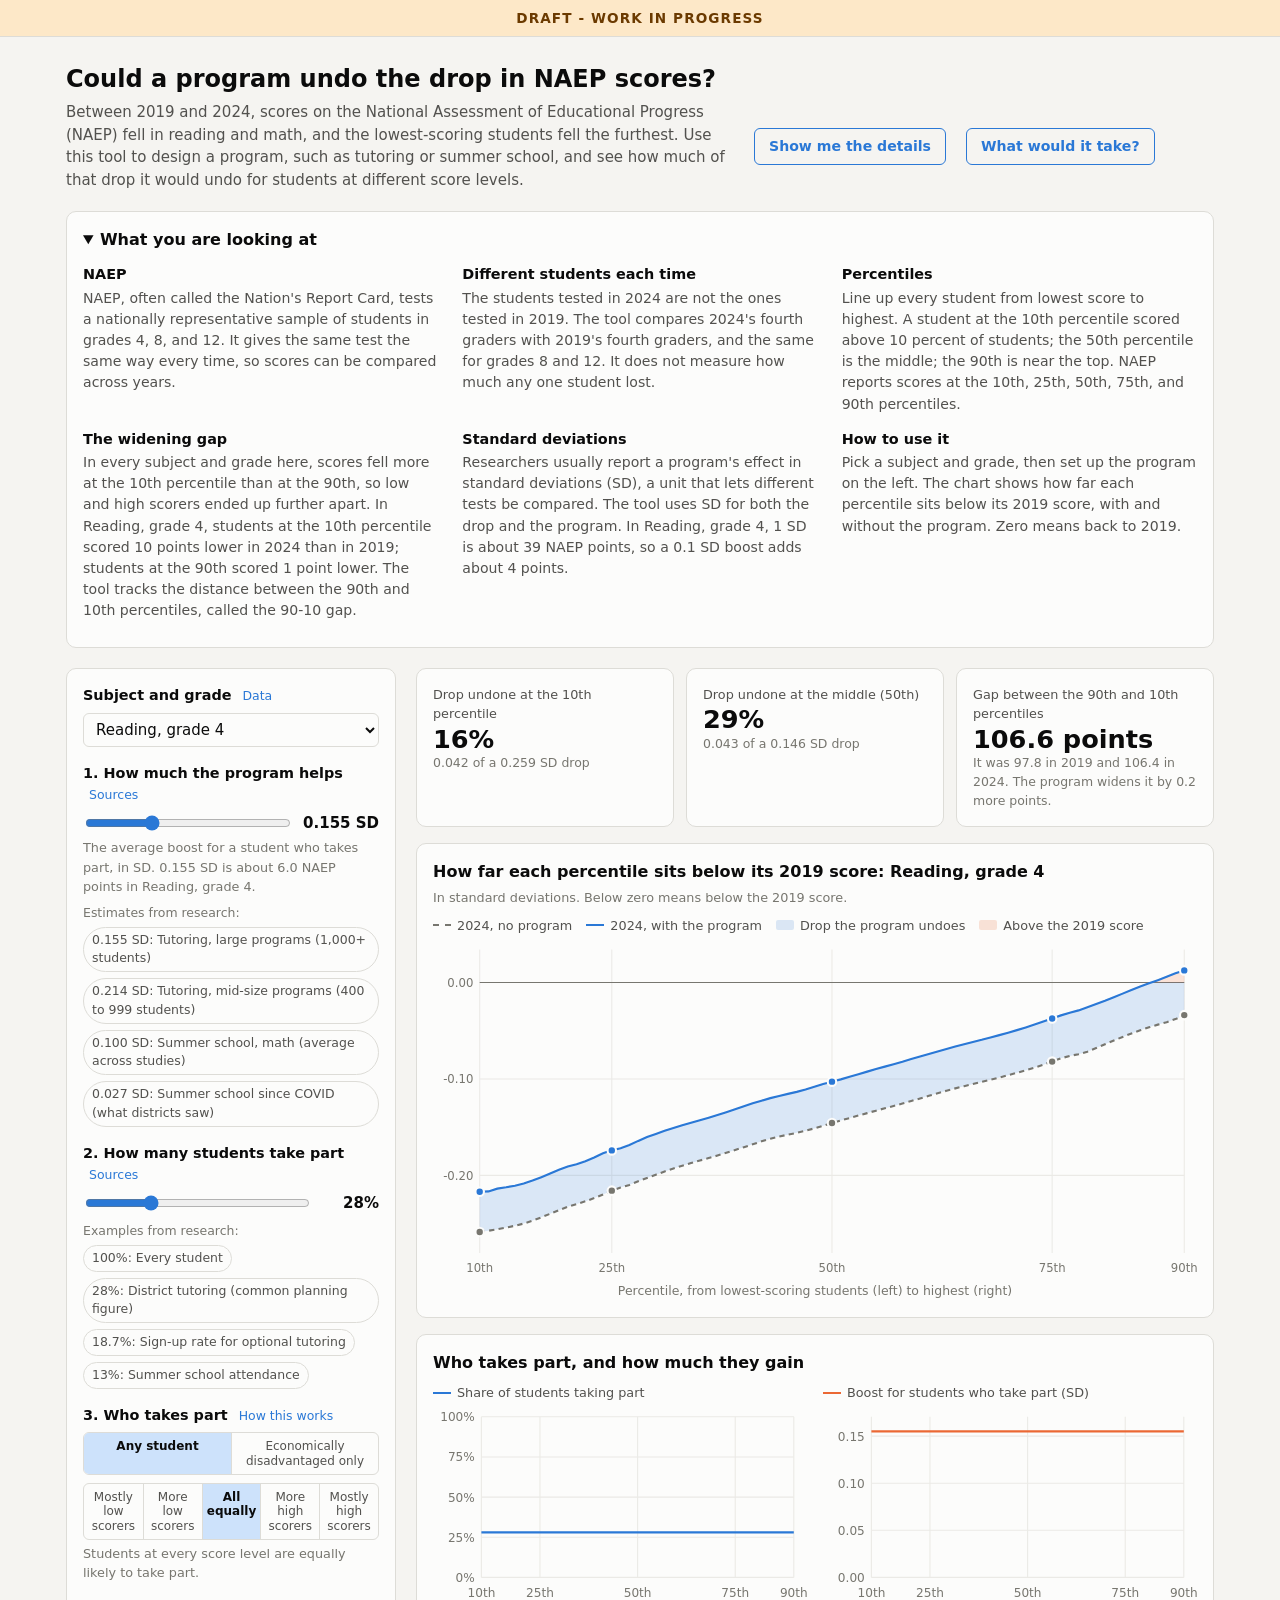
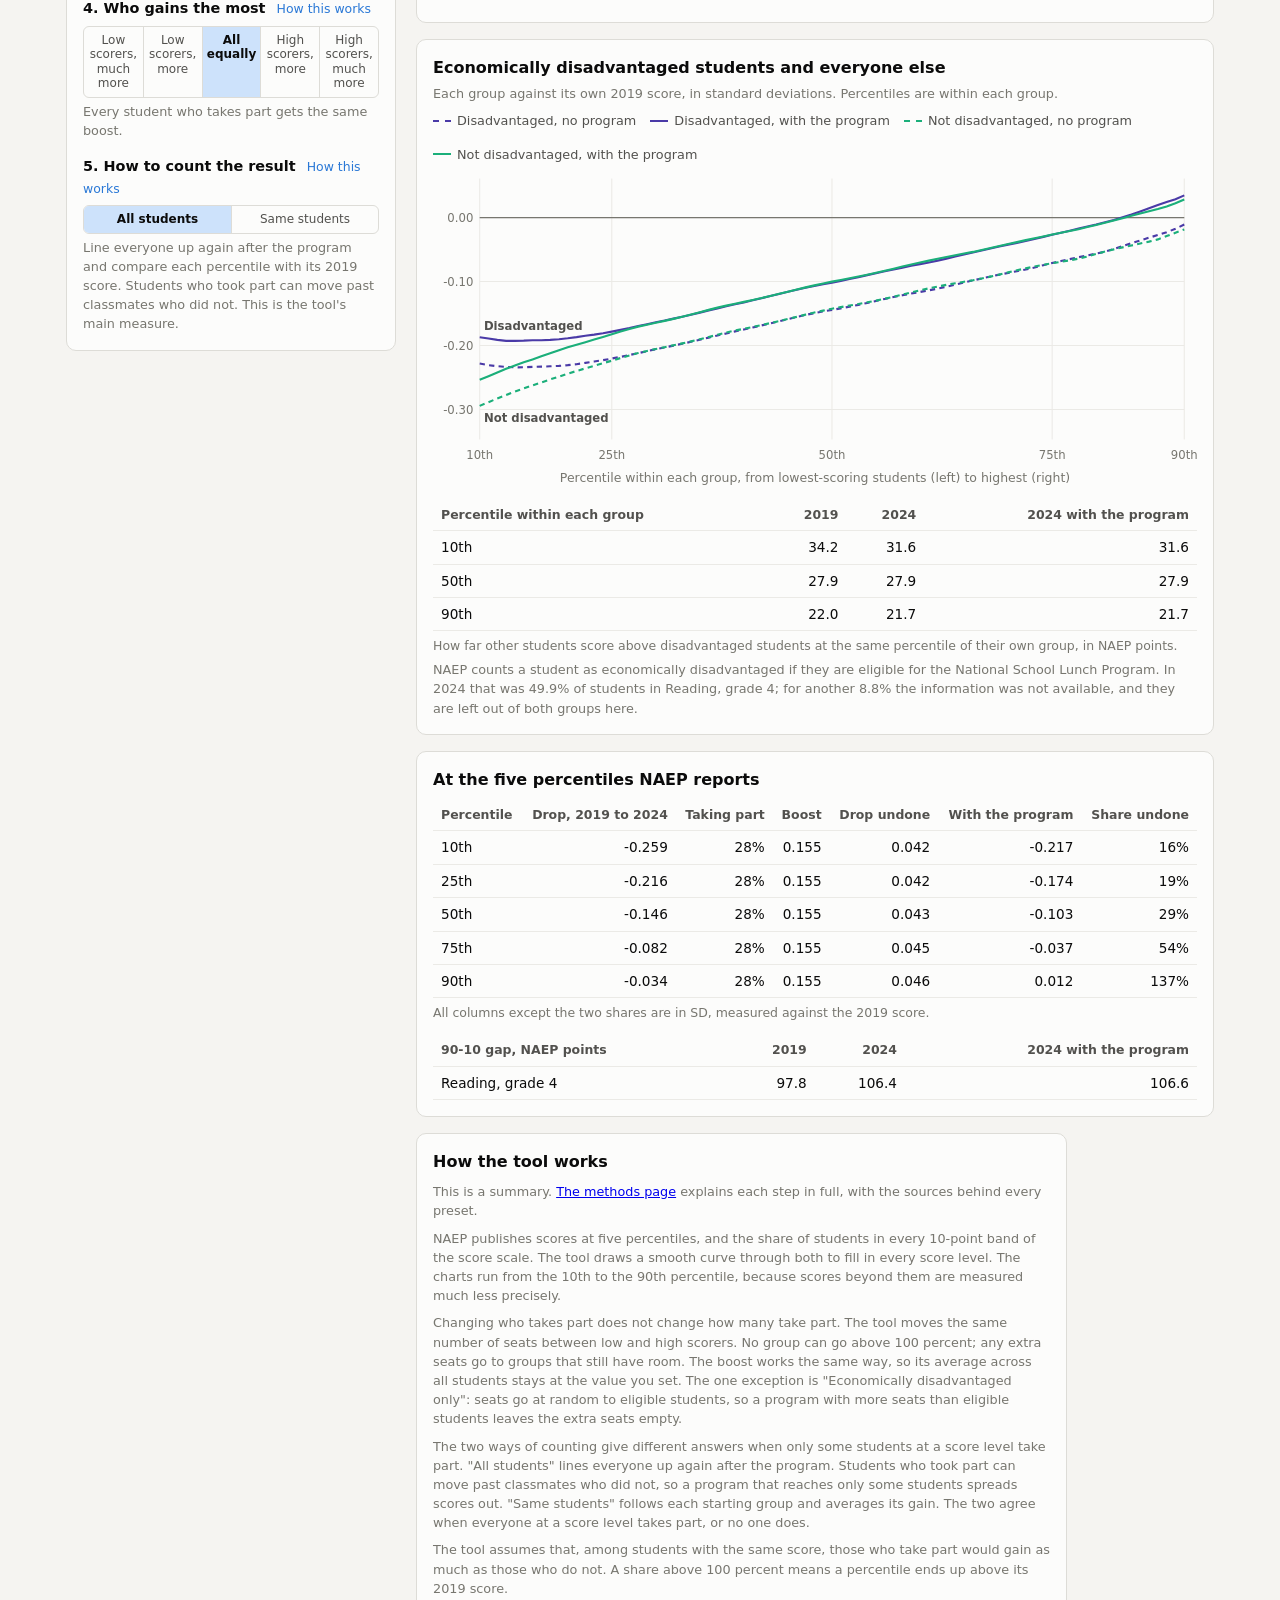
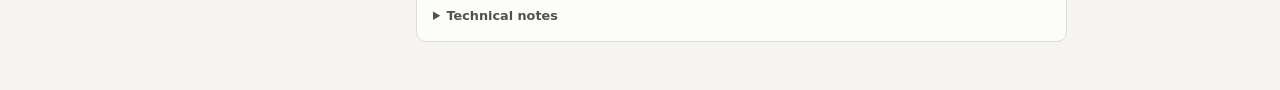
==== commit c15265dd: "Add a "DRAFT - WORK IN PROGRESS" banner to every explorer page A full-width strip above the content " ====
--- a/docs/index.html
+++ b/docs/index.html
@@ -6,9 +6,10 @@
 <meta name="viewport" content="width=device-width, initial-scale=1">
 <title>NAEP Recovery Explorer</title>
 <meta name="description" content="How much of the 2019-to-2024 drop in NAEP scores a tutoring or summer program could undo, for low, middle, and high scorers.">
-<link rel="stylesheet" href="style.css">
+<link rel="stylesheet" href="style.css?v=2026-10-02.2">
 </head>
 <body>
+<div class="draft-banner" role="note">DRAFT - WORK IN PROGRESS</div>
 <main>
   <h1>Could a program undo the drop in NAEP scores?</h1>
   <div class="lede-row">
@@ -208,9 +209,9 @@
   </div>
 </main>
 
-<script src="cells.js"></script>
-<script src="engine.js"></script>
-<script src="charts.js"></script>
+<script src="cells.js?v=2026-10-02.2"></script>
+<script src="engine.js?v=2026-10-02.2"></script>
+<script src="charts.js?v=2026-10-02.2"></script>
 <script>
 "use strict";
 const D = globalThis.TOOL_DATA, E = globalThis.NAEPEngine;
--- a/docs/style.css
+++ b/docs/style.css
@@ -23,6 +23,9 @@
   --series-ned: #1baf7a;      /* not economically disadvantaged (slot 3); under 3:1 on light, so the table carries the numbers */
   --closed-fill: rgba(42, 120, 214, 0.16);
   --over-fill: rgba(235, 104, 52, 0.18);
+  /* Draft banner across the top of every page. */
+  --draft-bg: #fde8c8;
+  --draft-fg: #6b3a00;
 }
 @media (prefers-color-scheme: dark) {
   :root:not([data-theme="light"]) {
@@ -44,6 +47,8 @@
     --series-ned: #199e70;
     --closed-fill: rgba(57, 135, 229, 0.22);
     --over-fill: rgba(217, 89, 38, 0.25);
+    --draft-bg: #4a2e0a;
+    --draft-fg: #ffd9a3;
   }
 }
 :root[data-theme="dark"] {
@@ -65,6 +70,8 @@
   --series-ned: #199e70;
   --closed-fill: rgba(57, 135, 229, 0.22);
   --over-fill: rgba(217, 89, 38, 0.25);
+  --draft-bg: #4a2e0a;
+  --draft-fg: #ffd9a3;
 }
 
 * { box-sizing: border-box; }
@@ -72,6 +79,9 @@
   margin: 0; background: var(--surface-0); color: var(--text-primary);
   font: 15px/1.5 system-ui, -apple-system, "Segoe UI", Roboto, sans-serif;
 }
+/* Draft banner: a full-width strip above each page's content. */
+.draft-banner { background: var(--draft-bg); color: var(--draft-fg); text-align: center; padding: 8px 16px;
+                font-size: 0.85rem; font-weight: 700; letter-spacing: 0.08em; border-bottom: 1px solid var(--border); }
 main { max-width: 1180px; margin: 0 auto; padding: 24px 16px 48px; }
 h1 { font-size: 1.5rem; margin: 0 0 4px; }
 h2 { font-size: 1rem; margin: 0 0 8px; }
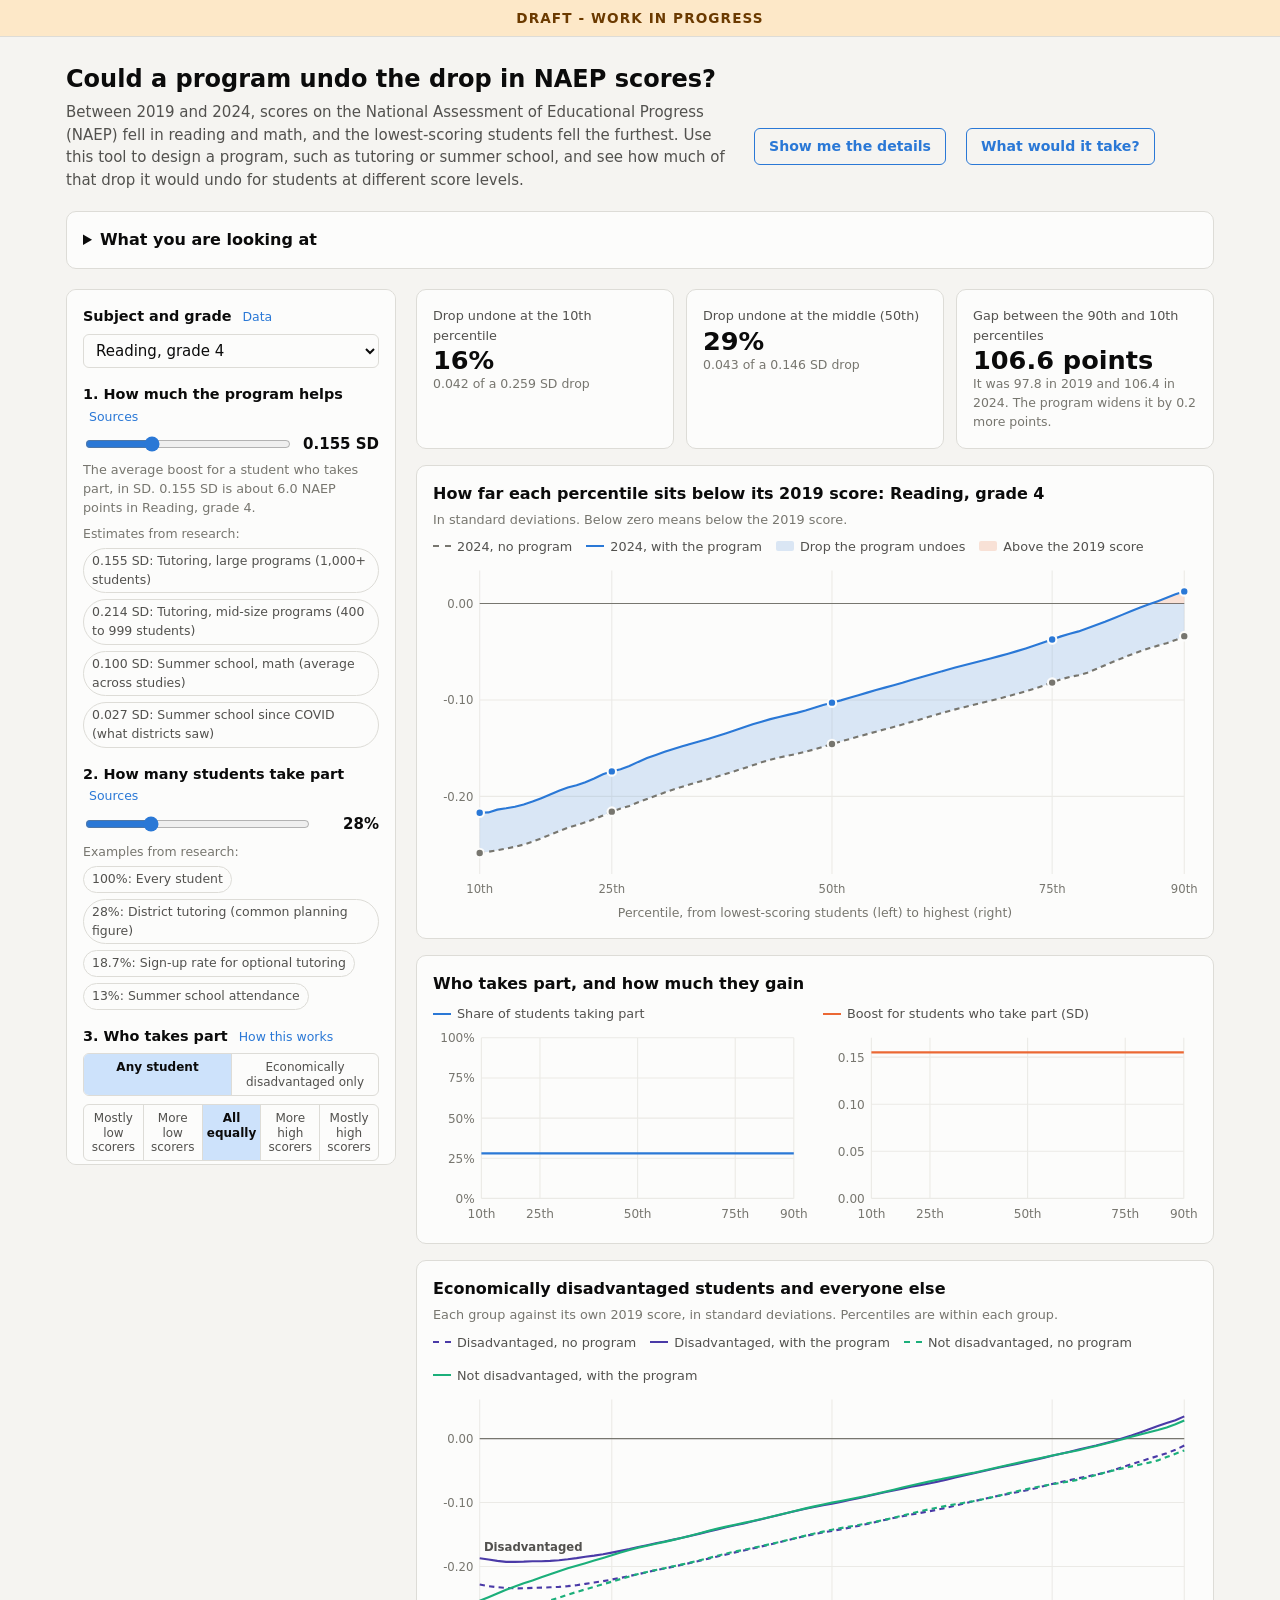
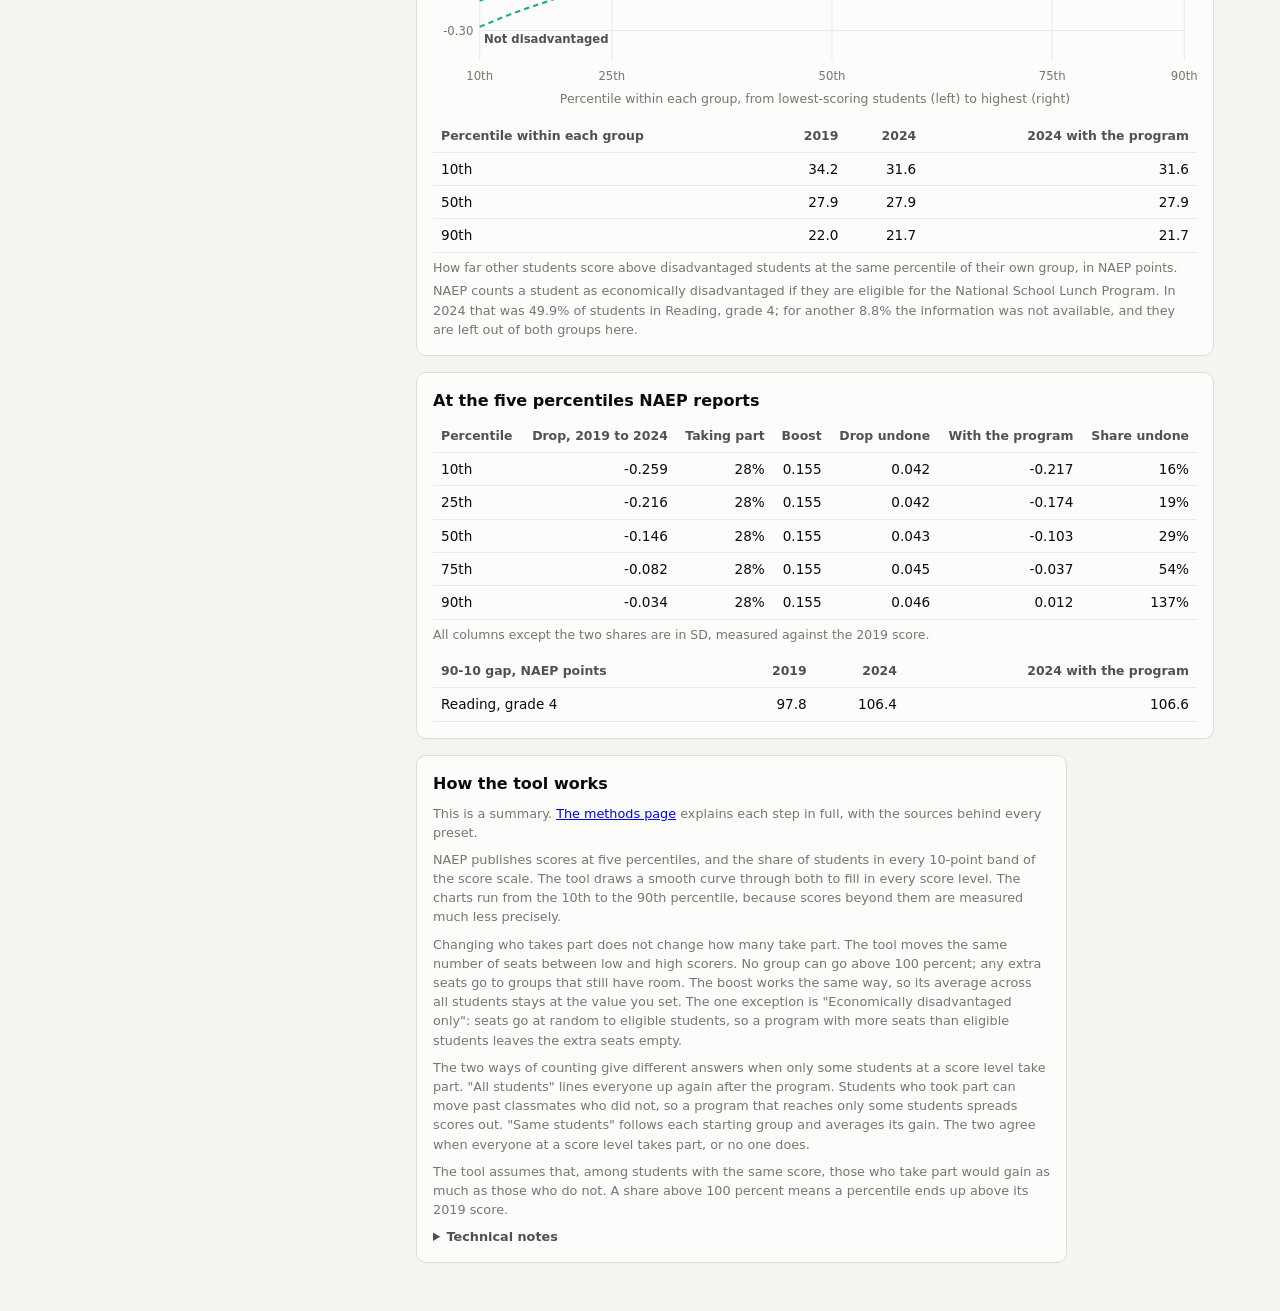
==== commit 29727968: "Design pass: readable phone charts, results first, chart labels From the design review (items 1, 2, " ====
--- a/docs/index.html
+++ b/docs/index.html
@@ -1,12 +1,12 @@
 <!doctype html>
-<!-- draft v4, 2026-10-01 (link to the rounds page); draft v3, 2026-09-29 (eligibility screen and ED / not-ED outcomes); sources: tables/sim-quantiles.csv, tables/sim-distribution.csv, tables/sim-distribution-econdis.csv, analysis/config/sim-params.yaml (via docs/cells.js), analysis/mixture.R, analysis/alloc-rules.R -->
+<!-- draft v5, 2026-10-02 (design pass: narrow charts, phone order, chart labels); draft v4, 2026-10-01 (link to the rounds page); draft v3, 2026-09-29 (eligibility screen and ED / not-ED outcomes); sources: tables/sim-quantiles.csv, tables/sim-distribution.csv, tables/sim-distribution-econdis.csv, analysis/config/sim-params.yaml (via docs/cells.js), analysis/mixture.R, analysis/alloc-rules.R -->
 <html lang="en">
 <head>
 <meta charset="utf-8">
 <meta name="viewport" content="width=device-width, initial-scale=1">
 <title>NAEP Recovery Explorer</title>
 <meta name="description" content="How much of the 2019-to-2024 drop in NAEP scores a tutoring or summer program could undo, for low, middle, and high scorers.">
-<link rel="stylesheet" href="style.css?v=2026-10-02.2">
+<link rel="stylesheet" href="style.css?v=2026-10-02.3">
 </head>
 <body>
 <div class="draft-banner" role="note">DRAFT - WORK IN PROGRESS</div>
@@ -23,7 +23,7 @@
   <a class="btn" id="rounds-link" href="rounds.html">What would it take?</a>
   </div>
 
-  <details class="card intro" open>
+  <details class="card intro">
     <summary>What you are looking at</summary>
     <div class="intro-grid">
       <div>
@@ -113,14 +113,14 @@
     </form>
 
     <!-- Results -->
-    <div class="stack">
+    <div class="stack results">
       <div class="tiles">
         <div class="card tile"><div class="k">Drop undone at the 10th percentile</div><div class="v" id="t-p10"></div><div class="s" id="t-p10-s"></div></div>
         <div class="card tile"><div class="k">Drop undone at the middle (50th)</div><div class="v" id="t-p50"></div><div class="s" id="t-p50-s"></div></div>
         <div class="card tile"><div class="k">Gap between the 90th and 10th percentiles</div><div class="v" id="t-gap"></div><div class="s" id="t-gap-s"></div></div>
       </div>
 
-      <section class="card">
+      <section class="card main-card">
         <h2 id="main-title"></h2>
         <p class="sub">In standard deviations. Below zero means below the 2019 score.</p>
         <div class="legend">
@@ -209,13 +209,13 @@
   </div>
 </main>
 
-<script src="cells.js?v=2026-10-02.2"></script>
-<script src="engine.js?v=2026-10-02.2"></script>
-<script src="charts.js?v=2026-10-02.2"></script>
+<script src="cells.js?v=2026-10-02.3"></script>
+<script src="engine.js?v=2026-10-02.3"></script>
+<script src="charts.js?v=2026-10-02.3"></script>
 <script>
 "use strict";
 const D = globalThis.TOOL_DATA, E = globalThis.NAEPEngine;
-const { ord, el, path, hover, frame, CURVE_P } = globalThis.NAEPCharts;
+const { ord, el, path, hover, frame, CURVE_P, onResize } = globalThis.NAEPCharts;
 const { f0, f1, f2, f3, fmtPct, cellName, configValue, chipName, TILT_LABELS, provenanceText } = globalThis.NAEPShared;
 const PS = D.percentiles;
 
@@ -421,6 +421,9 @@
   const pad = (hi - lo) * 0.08;
   const F = frame("main-chart", 720, 320, [lo - pad, hi > 0 ? hi + pad : 0], f2, 6);
   const { svg, x, y } = F;
+  const ends = [curve[0], curve[curve.length - 1]];
+  svg.setAttribute("aria-label", `How far each percentile sits below its 2019 score, in SD, without and with the ` +
+    `program. ` + ends.map((r) => `${ord(r.p)} percentile: ${f3(before(r))} without, ${f3(after(r))} with.`).join(" "));
   // Area between the decline and the post-program position, split at zero
   // so the part above zero (a percentile lifted past its 2019 level) reads
   // as overshoot rather than as more of the decline undone.
@@ -448,6 +451,8 @@
 
 function drawProfile(id, curve, acc, yDom, yFmt, color, name) {
   const F = frame(id, 340, 180, yDom, yFmt, 4);
+  F.svg.setAttribute("aria-label", `${name} at each percentile: ${yFmt(acc(curve[0]))} at the ${ord(curve[0].p)}, ` +
+    `${yFmt(acc(curve[curve.length - 1]))} at the ${ord(curve[curve.length - 1].p)}.`);
   el("path", { d: path(curve.map((r) => [F.x(r.p), F.y(acc(r))])), fill: "none", stroke: color, "stroke-width": 2 }, F.svg);
   hover(F, curve, (r) => F.y(acc(r)), (r) => `<div>${ord(r.p)} percentile</div><div>${name}: <b>${yFmt(acc(r))}</b></div>`);
 }
@@ -477,6 +482,8 @@
   const lo = Math.min(-0.05, ...vals), hi = Math.max(0, ...vals), pad = (hi - lo) * 0.08;
   // Extra room below for the lower group's direct label.
   const F = frame("ed-chart", 720, 280, [lo - 2 * pad, hi > 0 ? hi + pad : 0], f2, 5);
+  F.svg.setAttribute("aria-label", "Economically disadvantaged students and everyone else, each against their own " +
+    "2019 score, in SD, without and with the program. The table below gives the gap between the groups.");
   for (const g of groups) {
     const c = GROUP_STYLE[g.id].color;
     el("path", { d: path(g.rows.map((r) => [F.x(r.p), F.y(before(r))])), fill: "none", stroke: c, "stroke-width": 2, "stroke-dasharray": "5 4" }, F.svg);
@@ -513,6 +520,9 @@
     `for another ${fmtPct(other)} the information was not available, and they are left out of both groups here.`;
 }
 
+// Charts are drawn at their container's width (frame()), so redraw when the
+// window width changes.
+onResize(render);
 sync();
 </script>
 </body>
--- a/docs/style.css
+++ b/docs/style.css
@@ -91,6 +91,22 @@
    box instead of stretching the whole page past a phone's width. */
 .layout > * { min-width: 0; }
 @media (max-width: 860px) { .layout { grid-template-columns: minmax(0, 1fr); } }
+/* Desktop: the controls stay in view while the results scroll past, and
+   scroll on their own if they are taller than the window. */
+@media (min-width: 861px) {
+  .layout > #controls { position: sticky; top: 12px; max-height: calc(100vh - 24px); overflow-y: auto; }
+}
+/* Phone and narrow tablet: the headline numbers and the main chart come
+   first, then the controls, then the rest of the results. The results
+   wrapper steps out of the layout (display: contents) so its cards can be
+   ordered around the controls; the grid gap replaces the stack margins. */
+@media (max-width: 860px) {
+  .layout > .results { display: contents; }
+  .layout > .results > * { order: 4; margin-top: 0; }
+  .layout > .results > .tiles { order: 1; }
+  .layout > .results > .main-card { order: 2; }
+  .layout > #controls { order: 3; }
+}
 .card { background: var(--surface-1); border: 1px solid var(--border); border-radius: 10px; padding: 16px; min-width: 0; }
 .stack > * + * { margin-top: 16px; }
 
@@ -123,7 +139,10 @@
 .tiles { display: grid; grid-template-columns: repeat(3, 1fr); gap: 12px; }
 @media (max-width: 560px) { .tiles { grid-template-columns: 1fr; } }
 .tile .k { color: var(--text-secondary); font-size: 0.8rem; }
-.tile .v { font-size: 1.6rem; font-weight: 650; font-variant-numeric: tabular-nums; line-height: 1.2; }
+/* Proportional digits on standalone figures; equal-width digits stay on
+   tables, axes, and the slider readouts, where numbers line up or change
+   in place. */
+.tile .v { font-size: 1.6rem; font-weight: 650; line-height: 1.2; }
 .tile .s { color: var(--text-muted); font-size: 0.78rem; }
 
 /* Charts */
@@ -238,7 +257,7 @@
 .summary-dl { margin: 0 0 10px; padding-top: 10px; border-top: 1px solid var(--border); }
 .summary-dl div { display: flex; justify-content: space-between; align-items: baseline; gap: 12px; padding: 4px 0; }
 .summary-dl dt { color: var(--text-secondary); font-size: 0.88rem; }
-.summary-dl dd { margin: 0; font-size: 1.25rem; font-weight: 700; font-variant-numeric: tabular-nums; white-space: nowrap; }
+.summary-dl dd { margin: 0; font-size: 1.25rem; font-weight: 700; white-space: nowrap; }
 .care { margin: 0; padding-left: 18px; font-size: 0.88rem; color: var(--text-secondary); }
 .care li + li { margin-top: 8px; }
 .care strong { color: var(--text-primary); }
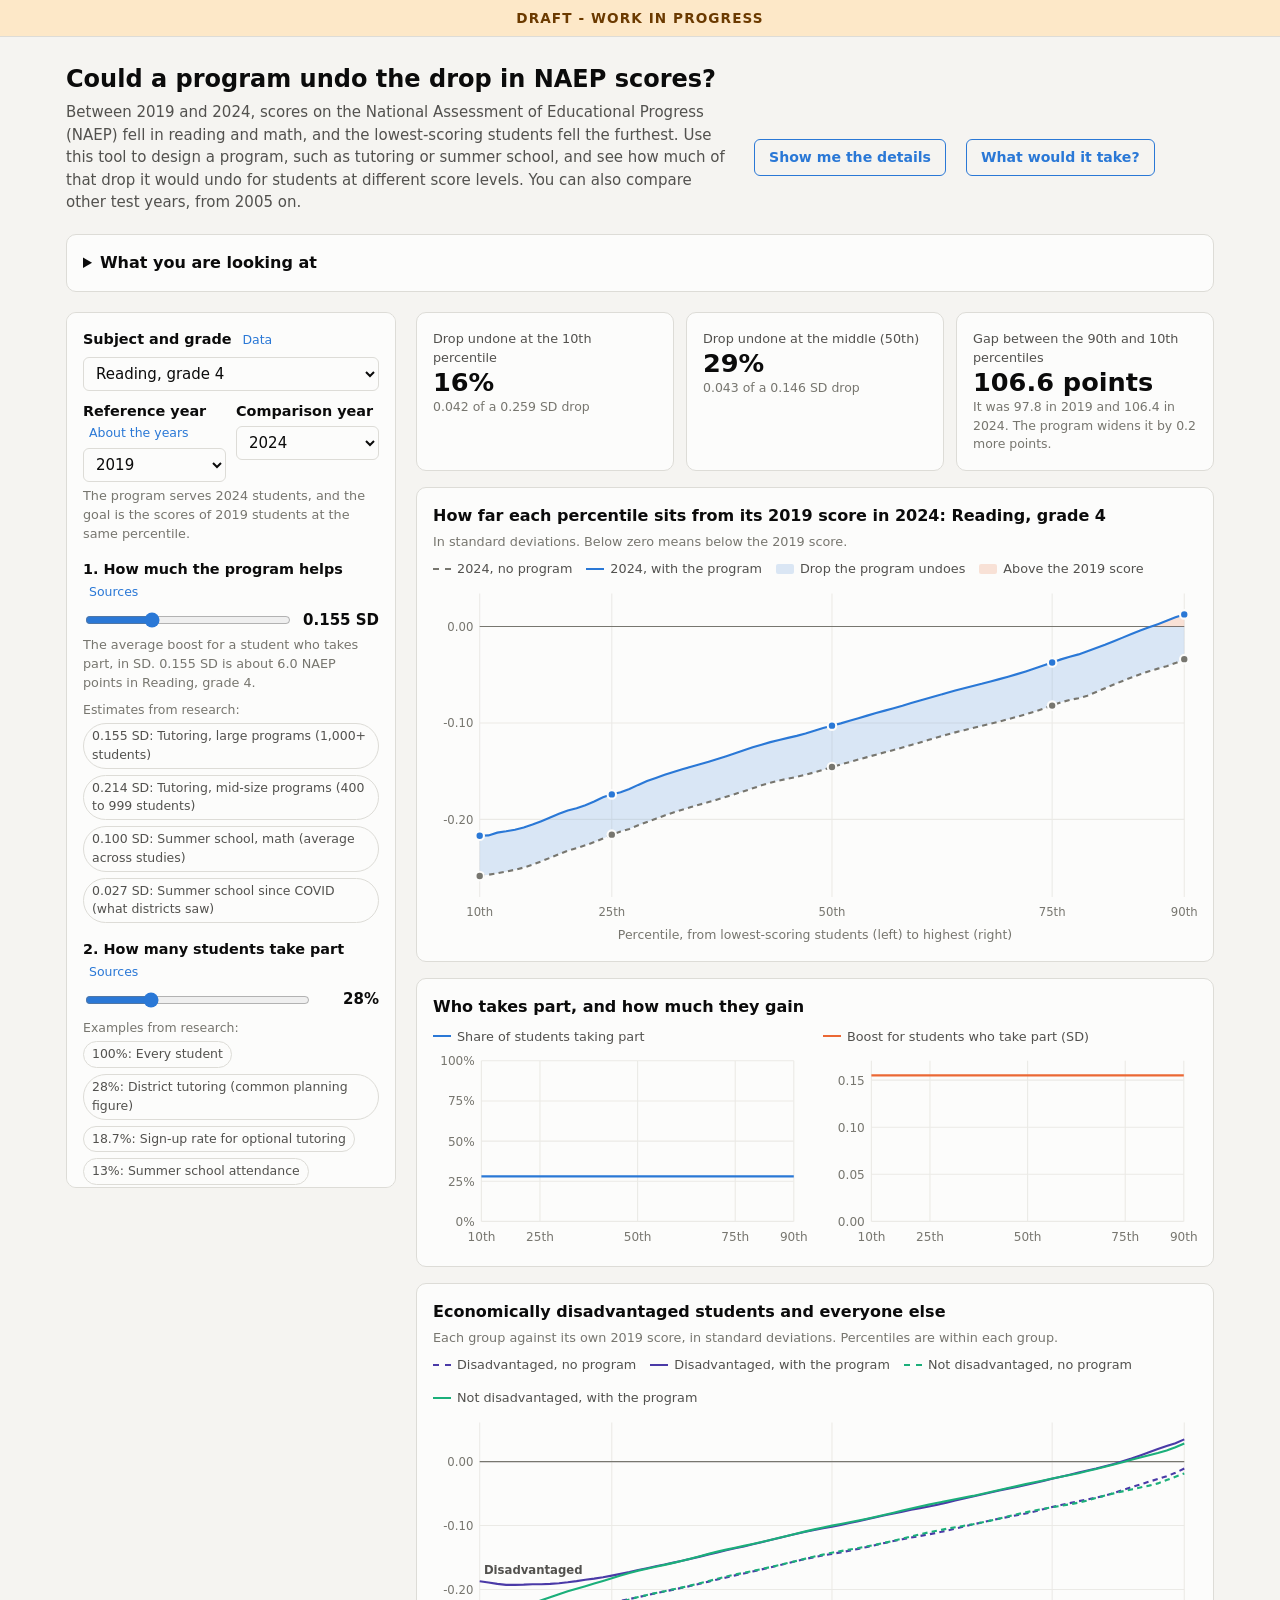
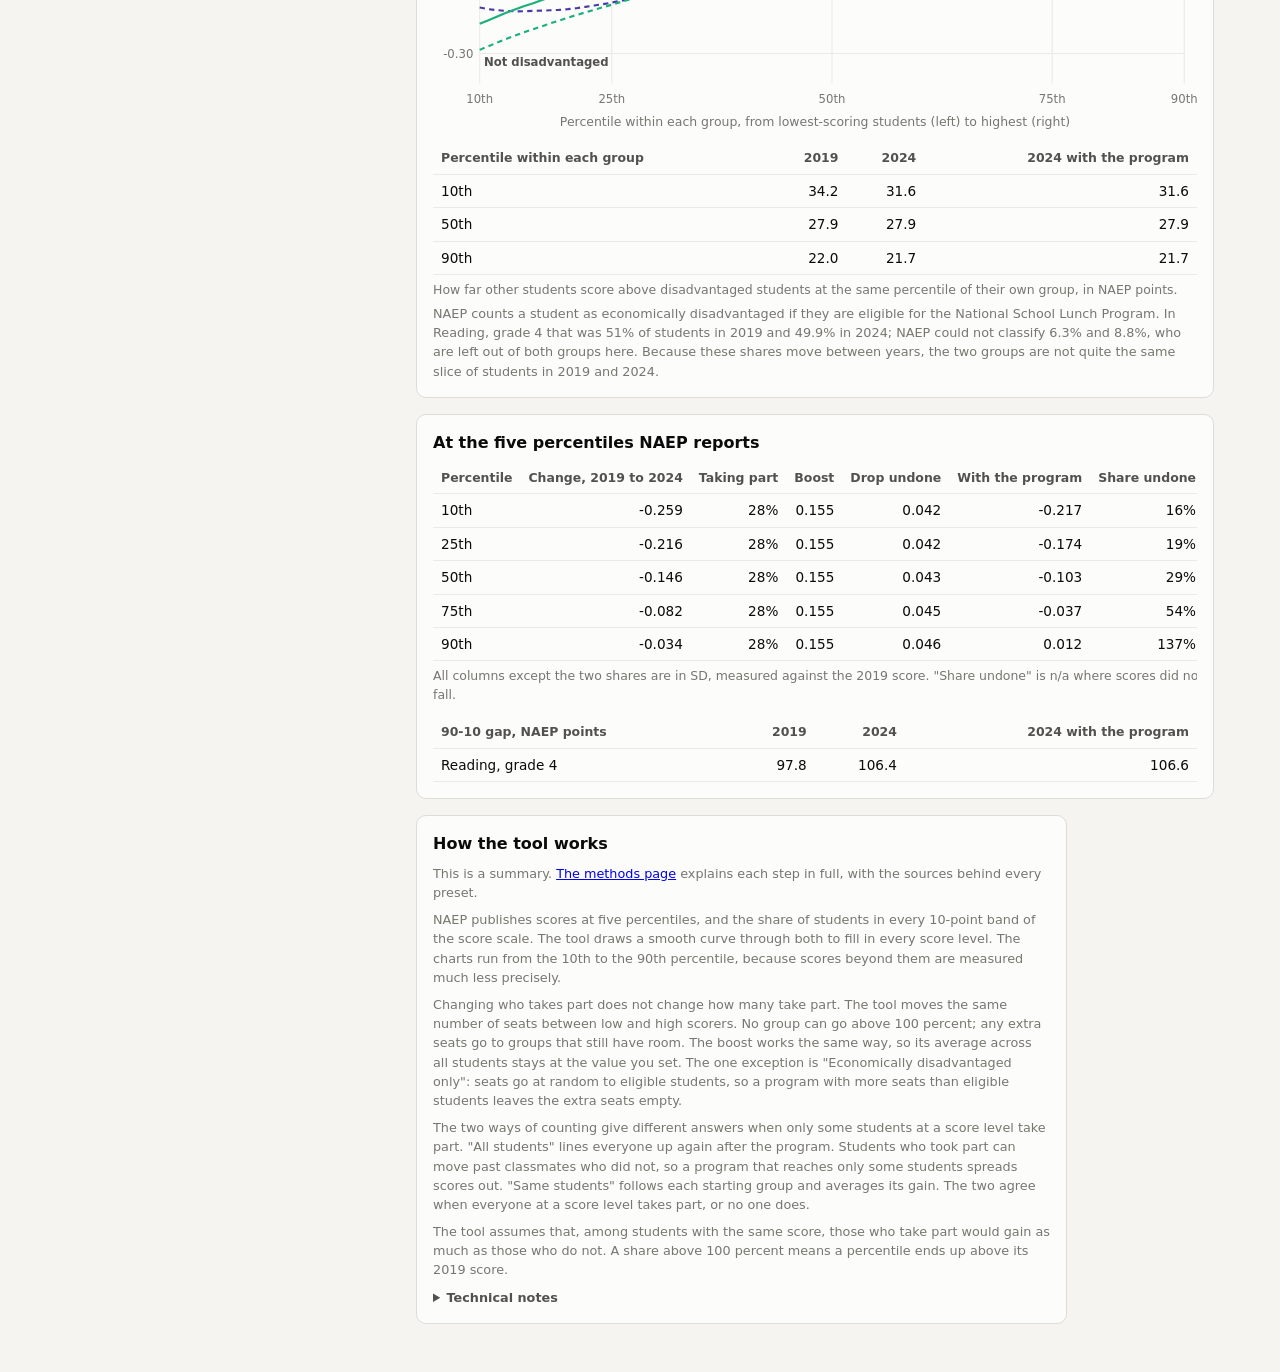
==== commit 4db827dc: "Let explorer users pick the reference and comparison years (2005 to 2024) The explorer, rounds page," ====
--- a/docs/index.html
+++ b/docs/index.html
@@ -6,7 +6,7 @@
 <meta name="viewport" content="width=device-width, initial-scale=1">
 <title>NAEP Recovery Explorer</title>
 <meta name="description" content="How much of the 2019-to-2024 drop in NAEP scores a tutoring or summer program could undo, for low, middle, and high scorers.">
-<link rel="stylesheet" href="style.css?v=2026-10-02.3">
+<link rel="stylesheet" href="style.css?v=2026-10-03">
 </head>
 <body>
 <div class="draft-banner" role="note">DRAFT - WORK IN PROGRESS</div>
@@ -17,7 +17,7 @@
     Between 2019 and 2024, scores on the National Assessment of Educational Progress (NAEP) fell in
     reading and math, and the lowest-scoring students fell the furthest. Use this tool to design a
     program, such as tutoring or summer school, and see how much of that drop it would undo for
-    students at different score levels.
+    students at different score levels. You can also compare other test years, from 2005 on.
   </p>
   <a class="btn" href="methods.html">Show me the details</a>
   <a class="btn" id="rounds-link" href="rounds.html">What would it take?</a>
@@ -34,9 +34,9 @@
       </div>
       <div>
         <h3>Different students each time</h3>
-        <p>The students tested in 2024 are not the ones tested in 2019. The tool compares 2024's
-        fourth graders with 2019's fourth graders, and the same for grades 8 and 12. It does not measure
-        how much any one student lost.</p>
+        <p>The students tested in <span data-yr="cmp">2024</span> are not the ones tested in <span data-yr="ref">2019</span>. The tool compares <span data-yr="cmp">2024</span>'s
+        fourth graders with <span data-yr="ref">2019</span>'s fourth graders, and the same for grades 8 and 12. It does not measure
+        how much any one student lost or gained.</p>
       </div>
       <div>
         <h3>Percentiles</h3>
@@ -46,19 +46,22 @@
       </div>
       <div>
         <h3>The widening gap</h3>
-        <p>In every subject and grade here, scores fell more at the 10th percentile than at the 90th, so
-        low and high scorers ended up further apart. <span id="intro-gap"></span></p>
+        <p>Between 2019 and 2024, in every subject and grade here, scores fell more at the 10th
+        percentile than at the 90th, so low and high scorers ended up further apart.
+        <span id="intro-gap"></span></p>
       </div>
       <div>
         <h3>Standard deviations</h3>
         <p>Researchers usually report a program's effect in standard deviations (SD), a unit that lets
-        different tests be compared. The tool uses SD for both the drop and the program.
+        different tests be compared. The tool uses SD for both the change and the program, measured
+        in the reference year's SD.
         <span id="intro-sd"></span></p>
       </div>
       <div>
         <h3>How to use it</h3>
-        <p>Pick a subject and grade, then set up the program on the left. The chart shows how far each
-        percentile sits below its 2019 score, with and without the program. Zero means back to 2019.</p>
+        <p>Pick a subject and grade and the two years to compare, then set up the program. The chart
+        shows how far each percentile sits from its <span data-yr="ref">2019</span> score in <span data-yr="cmp">2024</span>, with and without the program.
+        Zero means back to <span data-yr="ref">2019</span>.</p>
       </div>
     </div>
   </details>
@@ -69,6 +72,17 @@
       <div>
         <label class="ctl-label" for="cell">Subject and grade <a class="why" href="methods.html#data">Data</a></label>
         <select id="cell"></select>
+        <div class="year-row">
+          <div>
+            <label class="ctl-label" for="ref">Reference year <a class="why" href="methods.html#years">About the years</a></label>
+            <select id="ref"></select>
+          </div>
+          <div>
+            <label class="ctl-label" for="cmp">Comparison year</label>
+            <select id="cmp"></select>
+          </div>
+        </div>
+        <p class="ctl-help" id="years-help"></p>
       </div>
 
       <div>
@@ -122,12 +136,12 @@
 
       <section class="card main-card">
         <h2 id="main-title"></h2>
-        <p class="sub">In standard deviations. Below zero means below the 2019 score.</p>
+        <p class="sub">In standard deviations. Below zero means below the <span data-yr="ref">2019</span> score.</p>
         <div class="legend">
-          <span><i class="sw dash" style="border-color:var(--series-before)"></i>2024, no program</span>
-          <span><i class="sw" style="border-color:var(--series-after)"></i>2024, with the program</span>
+          <span><i class="sw dash" style="border-color:var(--series-before)"></i><span><span data-yr="cmp">2024</span>, no program</span></span>
+          <span><i class="sw" style="border-color:var(--series-after)"></i><span><span data-yr="cmp">2024</span>, with the program</span></span>
           <span><i class="sw box" style="background:var(--closed-fill)"></i>Drop the program undoes</span>
-          <span><i class="sw box" style="background:var(--over-fill)"></i>Above the 2019 score</span>
+          <span><i class="sw box" style="background:var(--over-fill)"></i><span>Above the <span data-yr="ref">2019</span> score</span></span>
         </div>
         <div class="chart" id="main-chart"><div class="tip"></div></div>
         <p class="axis-cap">Percentile, from lowest-scoring students (left) to highest (right)</p>
@@ -145,7 +159,7 @@
 
       <section class="card">
         <h2>Economically disadvantaged students and everyone else</h2>
-        <p class="sub">Each group against its own 2019 score, in standard deviations. Percentiles are within each group.</p>
+        <p class="sub">Each group against its own <span data-yr="ref">2019</span> score, in standard deviations. Percentiles are within each group.</p>
         <div class="legend">
           <span><i class="sw dash" style="border-color:var(--series-ed)"></i>Disadvantaged, no program</span>
           <span><i class="sw" style="border-color:var(--series-ed)"></i>Disadvantaged, with the program</span>
@@ -183,18 +197,18 @@
         "Same students" follows each starting group and averages its gain. The two agree when everyone
         at a score level takes part, or no one does.</p>
         <p>The tool assumes that, among students with the same score, those who take part would gain as
-        much as those who do not. A share above 100 percent means a percentile ends up above its 2019
+        much as those who do not. A share above 100 percent means a percentile ends up above its <span data-yr="ref">2019</span>
         score.</p>
         <details>
           <summary>Technical notes</summary>
-          <p>The dashed curve is D(p)/S, the 2024 quantile minus the 2019 quantile at percentile p,
-          divided by the 2019 national standard deviation S for that subject and grade. The restoration
+          <p>The dashed curve is D(p)/S, the <span data-yr="cmp">2024</span> quantile minus the <span data-yr="ref">2019</span> quantile at percentile p,
+          divided by the <span data-yr="ref">2019</span> national standard deviation S for that subject and grade. The restoration
           requirement g*(p) = &minus;D(p)/S is the same curve with the sign flipped. Quantile functions pass
           through the published percentiles and the cumulative 10-point score distribution (NAEP DP:DP),
           joined by monotone (Fritsch&ndash;Carlson) interpolation; the score bins bound the support, so no
           tails are assumed. Participation and the treated effect are linear in prior rank with mean held
           fixed; participation is capped at 1 and water-filled to conserve the seat budget. Under the
-          eligibility screen, participation at rank p is r&middot;s(p), where s(p) is the 2024 share of
+          eligibility screen, participation at rank p is r&middot;s(p), where s(p) is the <span data-yr="cmp">2024</span> share of
           economically disadvantaged students at p (from the ECONDIS score distributions) and
           r = min(1, B / e), with e their share of all students; the screen spends min(B, e).</p>
           <p>"All students" is the distributional estimand: post-program quantiles of the exact
@@ -209,21 +223,25 @@
   </div>
 </main>
 
-<script src="cells.js?v=2026-10-02.3"></script>
-<script src="engine.js?v=2026-10-02.3"></script>
-<script src="charts.js?v=2026-10-02.3"></script>
+<script src="cells.js?v=2026-10-03"></script>
+<script src="years.js?v=2026-10-03"></script>
+<script src="engine.js?v=2026-10-03"></script>
+<script src="charts.js?v=2026-10-03"></script>
 <script>
 "use strict";
-const D = globalThis.TOOL_DATA, E = globalThis.NAEPEngine;
+const D = globalThis.TOOL_DATA, Y = globalThis.TOOL_YEARS, E = globalThis.NAEPEngine;
 const { ord, el, path, hover, frame, CURVE_P, onResize } = globalThis.NAEPCharts;
-const { f0, f1, f2, f3, fmtPct, cellName, configValue, chipName, TILT_LABELS, provenanceText } = globalThis.NAEPShared;
+const { f0, f1, f2, f3, fmtPct, cellName, configValue, chipName, TILT_LABELS, provenanceText,
+        snapYears, fillYearSelects } = globalThis.NAEPShared;
 const PS = D.percentiles;
 
 // ---------------------------------------------------------------- state
-// Defaults: the pipeline's treated effect, the district tutoring share,
-// neutral gradients, the distributional reading (the paper's estimand).
+// Defaults: the paper's years (2019 to 2024), the pipeline's treated
+// effect, the district tutoring share, neutral gradients, the distributional
+// reading (the paper's estimand).
+const yearsCell = (label) => Y.cells.find((c) => c.label === label);
 const defaults = {
-  cell: D.cells[0].label,
+  cell: Y.cells[0].label, ref: Y.default_pair[0], cmp: Y.default_pair[1],
   effect: configValue(D.benchmarks, D.treated_effect).g,
   share: configValue(D.participation, "hdt_dist").c,
   kPart: "neutral", kEffect: "neutral", mode: "distributional", rule: "tilt",
@@ -245,7 +263,10 @@
       } else out[k] = v;
     });
   } catch (e) { /* malformed hash: ignore and use defaults */ }
-  if (out.cell && !D.cells.some((c) => c.label === out.cell)) delete out.cell;
+  if (out.cell && !yearsCell(out.cell)) delete out.cell;
+  // Years from a link are corrected to a valid pair for the cell (nearest
+  // year it has; comparison after reference) rather than rejected.
+  [out.ref, out.cmp] = snapYears(yearsCell(out.cell || defaults.cell), out.ref, out.cmp, Y.default_pair);
   for (const k of ["kPart", "kEffect"]) if (out[k] && !E.TILT_LEVELS.some((l) => l.id === out[k])) delete out[k];
   if (out.mode && !["group", "distributional"].includes(out.mode)) delete out.mode;
   if (out.rule && !["tilt", "ed"].includes(out.rule)) delete out.rule;
@@ -259,7 +280,7 @@
 // ---------------------------------------------------------------- controls
 const $ = (id) => document.getElementById(id);
 const cellSel = $("cell");
-D.cells.forEach((c) => cellSel.add(new Option(cellName(c.label), c.label)));
+Y.cells.forEach((c) => cellSel.add(new Option(cellName(c.label), c.label)));
 
 function chip(parent, text, title, onClick) {
   const b = document.createElement("button");
@@ -306,10 +327,10 @@
 // are eligible, how they are spread across score levels, and whether the
 // chosen share runs past the eligible pool.
 function screenHelp() {
-  const cell = D.cells.find((c) => c.label === state.cell);
+  const cell = currentPair();
   const s = (p) => E.edShareAt(cell.ed, [p])[0];
   let t = `Seats go at random to economically disadvantaged students, ${fmtPct(cell.ed.pop)} of students in ` +
-    `${cellName(cell.label)} in 2024. They are ${fmtPct(s(10))} of students at the 10th percentile and ` +
+    `${cellName(cell.label)} in ${cell.cmp}. They are ${fmtPct(s(10))} of students at the 10th percentile and ` +
     `${fmtPct(s(90))} at the 90th.`;
   if (state.share > cell.ed.pop)
     t += ` Only ${fmtPct(cell.ed.pop)} of students are eligible, so every one of them takes part and the other ` +
@@ -317,13 +338,27 @@
   return t;
 }
 const MODE_HELP = {
-  distributional: "Line everyone up again after the program and compare each percentile with its 2019 score. " +
-    "Students who took part can move past classmates who did not. This is the tool's main measure.",
+  distributional: "Line everyone up again after the program and compare each percentile with its reference-year " +
+    "score. Students who took part can move past classmates who did not. This is the tool's main measure.",
   group: "Follow the students who started at each percentile and average their gain, " +
     "counting both those who took part and those who did not.",
 };
 
-cellSel.addEventListener("change", () => { state.cell = cellSel.value; sync(); });
+// The pair being compared, built from years.js for the chosen cell and years.
+function currentPair() { return E.pair(yearsCell(state.cell), state.ref, state.cmp); }
+// A new cell keeps the chosen years if it has them, or moves to the nearest
+// ones it does (grade 12 has fewer). A new reference year pulls the
+// comparison year along if it is no longer later.
+cellSel.addEventListener("change", () => {
+  state.cell = cellSel.value;
+  [state.ref, state.cmp] = snapYears(yearsCell(state.cell), state.ref, state.cmp, Y.default_pair);
+  sync();
+});
+$("ref").addEventListener("change", (e) => {
+  [state.ref, state.cmp] = snapYears(yearsCell(state.cell), Number(e.target.value), state.cmp, Y.default_pair);
+  sync();
+});
+$("cmp").addEventListener("change", (e) => { state.cmp = Number(e.target.value); sync(); });
 $("effect").addEventListener("input", (e) => { state.effect = Number(e.target.value); sync(); });
 $("share").addEventListener("input", (e) => { state.share = Number(e.target.value) / 100; sync(); });
 
@@ -332,6 +367,11 @@
 let pending = false;
 function sync() {
   cellSel.value = state.cell;
+  fillYearSelects($("ref"), $("cmp"), yearsCell(state.cell), state.ref, state.cmp);
+  $("years-help").textContent = `The program serves ${state.cmp} students, and the goal is the scores of ` +
+    `${state.ref} students at the same percentile.`;
+  // Every year named in the static copy follows the chosen pair.
+  document.querySelectorAll("[data-yr]").forEach((n) => { n.textContent = state[n.dataset.yr]; });
   $("effect").value = state.effect; $("effect-v").textContent = state.effect.toFixed(3) + " SD";
   $("share").value = (state.share * 100).toFixed(1); $("share-v").textContent = fmtPct(state.share);
   for (const k of ["rule", "kPart", "kEffect", "mode"]) $(`${k}-${state[k]}`).checked = true;
@@ -353,10 +393,10 @@
 // ---------------------------------------------------------------- render
 function render() {
   writeHash();
-  // The rounds page reads the same cell, share, and effect keys.
-  $("rounds-link").href = "rounds.html#" + new URLSearchParams({ cell: state.cell, share: state.share.toFixed(3),
-                                                                 effect: state.effect.toFixed(3) });
-  const cell = D.cells.find((c) => c.label === state.cell);
+  // The rounds page reads the same cell, year, share, and effect keys.
+  $("rounds-link").href = "rounds.html#" + new URLSearchParams({ cell: state.cell, ref: state.ref, cmp: state.cmp,
+                                                                 share: state.share.toFixed(3), effect: state.effect.toFixed(3) });
+  const cell = currentPair();
   const k = (id) => E.TILT_LEVELS.find((l) => l.id === id).k;
   const inputs = {
     effect: state.effect, share: state.share, kPart: k(state.kPart), kEffect: k(state.kEffect),
@@ -365,37 +405,49 @@
   const res = E.scenario(cell, PS, inputs, CURVE_P);
   const at = (p) => res.knots.find((r) => r.p === p);
 
-  // Tiles
+  // Tiles. Where scores did not fall between the two years there is no drop
+  // to undo, so say that instead of printing a share of a negative number.
   for (const p of [10, 50]) {
     const r = at(p);
-    $(`t-p${p}`).textContent = fmtShare(shareClosed(r));
-    $(`t-p${p}-s`).textContent = `${f3(r.gain)} of a ${f3(r.gStar)} SD drop`;
+    if (r.gStar <= 0) {
+      $(`t-p${p}`).textContent = "No drop";
+      $(`t-p${p}-s`).textContent = `Scores here ${r.gStar < 0 ? `rose ${f3(-r.gStar)} SD` : "did not change"} ` +
+        `from ${cell.ref} to ${cell.cmp}.`;
+    } else {
+      $(`t-p${p}`).textContent = fmtShare(shareClosed(r));
+      $(`t-p${p}-s`).textContent = `${f3(r.gain)} of a ${f3(r.gStar)} SD drop`;
+    }
   }
   const g = res.gap9010;
-  const widen = g.y2024 - g.y2019;
+  const widen = g.cmp - g.ref;
   $("t-gap").textContent = f1(g.post) + " points";
   // Say which way the program moved the gap rather than printing a negative
   // share: a program that favors higher scorers can widen it further.
-  const moved = g.y2024 - g.post;
+  const moved = g.cmp - g.post;
   let verdict = "";
   if (Math.abs(moved) < 0.05) verdict = "About the same as without the program.";
   else if (moved < 0) verdict = `The program widens it by ${f1(-moved)} more points.`;
-  else if (widen > 0) verdict = `The program undoes ${fmtShare(moved / widen)} of the widening since 2019.`;
+  else if (widen > 0) verdict = `The program undoes ${fmtShare(moved / widen)} of the widening since ${cell.ref}.`;
   else verdict = `The program narrows it by ${f1(moved)} points.`;
-  $("t-gap-s").textContent = `It was ${f1(g.y2019)} in 2019 and ${f1(g.y2024)} in 2024. ${verdict}`;
+  $("t-gap-s").textContent = `It was ${f1(g.ref)} in ${cell.ref} and ${f1(g.cmp)} in ${cell.cmp}. ${verdict}`;
 
   // Cell-specific sentences in the introduction and the effect control, so
   // the reader sees real points for the subject and grade they picked.
-  const name = cellName(cell.label), S = cell.sd2019;
-  const drop = (p) => -cell.d[PS.indexOf(p)];
-  $("intro-gap").textContent = `In ${name}, students at the 10th percentile scored ${f0(drop(10))} points lower ` +
-    `in 2024 than in 2019; students at the 90th scored ${f0(drop(90))} ${f0(drop(90)) === "1" ? "point" : "points"} lower. ` +
-    `The tool tracks the distance between the 90th and 10th percentiles, called the 90-10 gap.`;
+  const name = cellName(cell.label), S = cell.sdRef;
+  // "11 points lower", "3 points higher", "about the same": whole points, so
+  // a change under half a point reads as no change rather than "0 points".
+  const change = (p) => {
+    const d = cell.d[PS.indexOf(p)], n = Math.round(Math.abs(d));
+    return n === 0 ? "about the same" : `${n} ${n === 1 ? "point" : "points"} ${d < 0 ? "lower" : "higher"}`;
+  };
+  $("intro-gap").textContent = `In ${name}, students at the 10th percentile scored ${change(10)} in ${cell.cmp} ` +
+    `than in ${cell.ref}; students at the 90th scored ${change(90)}. The tool tracks the distance between the ` +
+    `90th and 10th percentiles, called the 90-10 gap.`;
   $("intro-sd").textContent = `In ${name}, 1 SD is about ${f0(S)} NAEP points, so a 0.1 SD boost adds about ${f0(0.1 * S)} points.`;
   $("effect-help").textContent = `The average boost for a student who takes part, in SD. ` +
     `${f3(state.effect)} SD is about ${f1(state.effect * S)} NAEP points in ${name}.`;
 
-  $("main-title").textContent = `How far each percentile sits below its 2019 score: ${name}`;
+  $("main-title").textContent = `How far each percentile sits from its ${cell.ref} score in ${cell.cmp}: ${name}`;
   drawMain(res.curve);
   drawProfile("part-chart", res.curve, (r) => r.part, [0, 1], (v) => fmtPct(v), "var(--series-part)", "Taking part");
   const effMax = Math.max(0.05, ...res.curve.map((r) => r.effect)) * 1.1;
@@ -403,16 +455,17 @@
   drawTable(res, cell);
   drawGroups(E.groupScenario(cell, inputs, CURVE_P), cell);
 
-  // Only the files this page uses; the Kraft (2023) table feeds the methods page.
-  $("provenance").textContent = provenanceText(D, ["tables/sim-quantiles.csv", "tables/sim-distribution.csv",
-                                                   "tables/sim-distribution-econdis.csv", "analysis/config/sim-params.yaml"]) + " " +
+  // The NAEP data come from years.js (analysis/11-export-explorer-years.R),
+  // fingerprinted by its two configs; the presets from cells.js.
+  $("provenance").textContent = provenanceText(Y) + ` NAEP Data Service, ${cell.ref} and ${cell.cmp}. ` +
     `Mean participation across all percentiles: ${fmtPct(res.meanPart)}` +
     (state.rule === "ed" && state.share > cell.ed.pop ? ` (the eligible share; the other seats go unused).` : ".");
 }
 
 function drawMain(curve) {
-  // The chart plots the decline, not the requirement: D(p)/S is 2024 minus
-  // 2019 in 2019 SD units, negative where scores fell, and the program lifts
+  // The chart plots the change, not the requirement: D(p)/S is the
+  // comparison year minus the reference year in reference-year SD units,
+  // negative where scores fell, and the program lifts
   // it toward zero. It is the requirement with its sign flipped
   // (D/S = -g*), so before = -gStar and after = -remaining.
   const before = (r) => -r.gStar, after = (r) => -r.remaining;
@@ -422,19 +475,21 @@
   const F = frame("main-chart", 720, 320, [lo - pad, hi > 0 ? hi + pad : 0], f2, 6);
   const { svg, x, y } = F;
   const ends = [curve[0], curve[curve.length - 1]];
-  svg.setAttribute("aria-label", `How far each percentile sits below its 2019 score, in SD, without and with the ` +
+  svg.setAttribute("aria-label", `How far each percentile sits from its ${state.ref} score in ${state.cmp}, in SD, without and with the ` +
     `program. ` + ends.map((r) => `${ord(r.p)} percentile: ${f3(before(r))} without, ${f3(after(r))} with.`).join(" "));
-  // Area between the decline and the post-program position, split at zero
-  // so the part above zero (a percentile lifted past its 2019 level) reads
-  // as overshoot rather than as more of the decline undone.
+  // Area between the starting position and the post-program position, split
+  // at zero: below zero is the drop the program undoes, above zero is a
+  // percentile lifted past its reference level. Both parts are clipped to
+  // their own side of zero, so where scores already rose between the two
+  // years (no drop), nothing is shaded as "undone".
   const base = curve.map((r) => [x(r.p), y(before(r))]);
-  const closedTop = curve.map((r) => [x(r.p), y(Math.min(0, after(r)))]);
-  el("path", { d: path(base) + path(closedTop.slice().reverse()).replace("M", "L") + "Z", fill: "var(--closed-fill)" }, svg);
-  if (curve.some((r) => after(r) > 0)) {
-    const z = curve.map((r) => [x(r.p), y(0)]);
-    const pos = curve.map((r) => [x(r.p), y(Math.max(0, after(r)))]);
-    el("path", { d: path(z) + path(pos.slice().reverse()).replace("M", "L") + "Z", fill: "var(--over-fill)" }, svg);
-  }
+  const band = (lo, hi, fill) => {
+    const a = curve.map((r) => [x(r.p), y(lo(r))]), b = curve.map((r) => [x(r.p), y(hi(r))]);
+    el("path", { d: path(a) + path(b.slice().reverse()).replace("M", "L") + "Z", fill }, svg);
+  };
+  band((r) => Math.min(0, before(r)), (r) => Math.min(0, after(r)), "var(--closed-fill)");
+  if (curve.some((r) => after(r) > 0))
+    band((r) => Math.max(0, before(r)), (r) => Math.max(0, after(r)), "var(--over-fill)");
   el("path", { d: path(base), fill: "none", stroke: "var(--series-before)", "stroke-width": 2, "stroke-dasharray": "5 4" }, svg);
   el("path", { d: path(curve.map((r) => [x(r.p), y(after(r))])), fill: "none", stroke: "var(--series-after)", "stroke-width": 2 }, svg);
   // Markers at the published percentiles, where the numbers are data rather
@@ -460,30 +515,33 @@
 function drawTable(res, cell) {
   const rows = res.knots.map((r) => `<tr><td>${ord(r.p)}</td><td>${f3(-r.gStar)}</td><td>${fmtPct(r.part)}</td>` +
     `<td>${f3(r.effect)}</td><td>${f3(r.gain)}</td><td>${f3(-r.remaining)}</td><td>${fmtShare(shareClosed(r))}</td></tr>`).join("");
-  $("tbl").innerHTML = `<thead><tr><th>Percentile</th><th>Drop, 2019 to 2024</th><th>Taking part</th>` +
+  $("tbl").innerHTML = `<thead><tr><th>Percentile</th><th>Change, ${cell.ref} to ${cell.cmp}</th><th>Taking part</th>` +
     `<th>Boost</th><th>Drop undone</th><th>With the program</th><th>Share undone</th></tr></thead><tbody>${rows}</tbody>` +
-    `<caption>All columns except the two shares are in SD, measured against the 2019 score.</caption>`;
+    `<caption>All columns except the two shares are in SD, measured against the ${cell.ref} score. ` +
+    `"Share undone" is n/a where scores did not fall.</caption>`;
   const g = res.gap9010;
-  $("gap-tbl").innerHTML = `<thead><tr><th>90-10 gap, NAEP points</th><th>2019</th><th>2024</th><th>2024 with the program</th></tr></thead>` +
-    `<tbody><tr><td>${cellName(cell.label)}</td><td>${f1(g.y2019)}</td><td>${f1(g.y2024)}</td><td>${f1(g.post)}</td></tr></tbody>`;
+  $("gap-tbl").innerHTML = `<thead><tr><th>90-10 gap, NAEP points</th><th>${cell.ref}</th><th>${cell.cmp}</th>` +
+    `<th>${cell.cmp} with the program</th></tr></thead>` +
+    `<tbody><tr><td>${cellName(cell.label)}</td><td>${f1(g.ref)}</td><td>${f1(g.cmp)}</td><td>${f1(g.post)}</td></tr></tbody>`;
 }
 
 // Economically disadvantaged (ED) and other students. Each group's curve is
-// its own 2024 quantile (dashed) and post-program quantile (solid) minus its
-// own 2019 quantile, in 2019 national SD, so it reads like the main chart:
-// zero is back to that group's 2019 score. The table gives the gap between
+// its own comparison-year quantile (dashed) and post-program quantile (solid)
+// minus its own reference-year quantile, in reference-year national SD, so it
+// reads like the main chart: zero is back to that group's reference score.
+// The table gives the gap between
 // the groups in NAEP points.
 const GROUP_STYLE = { "ED": { color: "var(--series-ed)", name: "Disadvantaged" },
                       "Not ED": { color: "var(--series-ned)", name: "Not disadvantaged" } };
 function drawGroups(groups, cell) {
-  const S = cell.sd2019;
-  const before = (r) => (r.q2024 - r.q2019) / S, after = (r) => (r.post - r.q2019) / S;
+  const S = cell.sdRef;
+  const before = (r) => (r.qCmp - r.qRef) / S, after = (r) => (r.post - r.qRef) / S;
   const vals = groups.flatMap((g) => g.rows.flatMap((r) => [before(r), after(r)]));
   const lo = Math.min(-0.05, ...vals), hi = Math.max(0, ...vals), pad = (hi - lo) * 0.08;
   // Extra room below for the lower group's direct label.
   const F = frame("ed-chart", 720, 280, [lo - 2 * pad, hi > 0 ? hi + pad : 0], f2, 5);
   F.svg.setAttribute("aria-label", "Economically disadvantaged students and everyone else, each against their own " +
-    "2019 score, in SD, without and with the program. The table below gives the gap between the groups.");
+    `${cell.ref} score, in SD, without and with the program. The table below gives the gap between the groups.`);
   for (const g of groups) {
     const c = GROUP_STYLE[g.id].color;
     el("path", { d: path(g.rows.map((r) => [F.x(r.p), F.y(before(r))])), fill: "none", stroke: c, "stroke-width": 2, "stroke-dasharray": "5 4" }, F.svg);
@@ -509,15 +567,21 @@
 
   const at = (g, p) => g.rows.find((r) => r.p === p);
   const gap = (p, key) => at(ned, p)[key] - at(ed, p)[key];
-  const body = [10, 50, 90].map((p) => `<tr><td>${ord(p)}</td><td>${f1(gap(p, "q2019"))}</td>` +
-    `<td>${f1(gap(p, "q2024"))}</td><td>${f1(gap(p, "post"))}</td></tr>`).join("");
-  $("ed-tbl").innerHTML = `<thead><tr><th>Percentile within each group</th><th>2019</th><th>2024</th>` +
-    `<th>2024 with the program</th></tr></thead><tbody>${body}</tbody>` +
+  const body = [10, 50, 90].map((p) => `<tr><td>${ord(p)}</td><td>${f1(gap(p, "qRef"))}</td>` +
+    `<td>${f1(gap(p, "qCmp"))}</td><td>${f1(gap(p, "post"))}</td></tr>`).join("");
+  $("ed-tbl").innerHTML = `<thead><tr><th>Percentile within each group</th><th>${cell.ref}</th><th>${cell.cmp}</th>` +
+    `<th>${cell.cmp} with the program</th></tr></thead><tbody>${body}</tbody>` +
     `<caption>How far other students score above disadvantaged students at the same percentile of their own group, in NAEP points.</caption>`;
-  const other = E.edUnknownShare(cell.ed);
+  // The caveat Andrew asked for (2026-10-02): the measure is school-lunch
+  // eligibility, and both its share and the unclassified share move between
+  // years, so the two groups are not the same slice of students in each year.
+  // Every number here is NAEP's own, from years.js.
+  const e = cell.ed;
   $("ed-note").textContent = `NAEP counts a student as economically disadvantaged if they are eligible for the ` +
-    `National School Lunch Program. In 2024 that was ${fmtPct(cell.ed.pop)} of students in ${cellName(cell.label)}; ` +
-    `for another ${fmtPct(other)} the information was not available, and they are left out of both groups here.`;
+    `National School Lunch Program. In ${cellName(cell.label)} that was ${fmtPct(e.popRef)} of students in ` +
+    `${cell.ref} and ${fmtPct(e.pop)} in ${cell.cmp}; NAEP could not classify ${fmtPct(e.unknownRef)} and ` +
+    `${fmtPct(e.unknownCmp)}, who are left out of both groups here. Because these shares move between years, ` +
+    `the two groups are not quite the same slice of students in ${cell.ref} and ${cell.cmp}.`;
 }
 
 // Charts are drawn at their container's width (frame()), so redraw when the
--- a/docs/style.css
+++ b/docs/style.css
@@ -96,16 +96,17 @@
 @media (min-width: 861px) {
   .layout > #controls { position: sticky; top: 12px; max-height: calc(100vh - 24px); overflow-y: auto; }
 }
-/* Phone and narrow tablet: the headline numbers and the main chart come
-   first, then the controls, then the rest of the results. The results
-   wrapper steps out of the layout (display: contents) so its cards can be
-   ordered around the controls; the grid gap replaces the stack margins. */
+/* Phone and narrow tablet: the controls come first, because the results
+   only make sense once the program is set. Then the main chart, then the
+   headline numbers that summarize it, then the rest of the results. The
+   results wrapper steps out of the layout (display: contents) so its cards
+   can be reordered; the grid gap replaces the stack margins. */
 @media (max-width: 860px) {
   .layout > .results { display: contents; }
   .layout > .results > * { order: 4; margin-top: 0; }
-  .layout > .results > .tiles { order: 1; }
+  .layout > #controls { order: 1; }
   .layout > .results > .main-card { order: 2; }
-  .layout > #controls { order: 3; }
+  .layout > .results > .tiles { order: 3; }
 }
 .card { background: var(--surface-1); border: 1px solid var(--border); border-radius: 10px; padding: 16px; min-width: 0; }
 .stack > * + * { margin-top: 16px; }
@@ -117,6 +118,9 @@
 .ctl-row { display: flex; align-items: center; gap: 10px; }
 .ctl-row input[type=range] { flex: 1; accent-color: var(--accent); min-width: 0; }
 .ctl-value { font-variant-numeric: tabular-nums; min-width: 5.5ch; text-align: right; font-weight: 600; }
+/* Reference and comparison year selects, side by side under the cell. */
+.year-row { display: grid; grid-template-columns: 1fr 1fr; gap: 10px; margin-top: 10px; }
+.year-row .ctl-label { margin-bottom: 4px; }
 select { width: 100%; padding: 6px 8px; font: inherit; background: var(--surface-1); color: var(--text-primary);
          border: 1px solid var(--border); border-radius: 6px; }
 .chips { display: flex; flex-wrap: wrap; gap: 6px; margin-top: 8px; }
@@ -152,7 +156,9 @@
 .gridline { stroke: var(--grid); stroke-width: 1; }
 .zero { stroke: var(--text-muted); stroke-width: 1; }
 .legend { display: flex; flex-wrap: wrap; gap: 14px; font-size: 0.8rem; color: var(--text-secondary); margin-bottom: 6px; }
-.legend span { display: inline-flex; align-items: center; gap: 6px; }
+/* Only the legend's own entries are flex rows; a span inside an entry (a
+   year filled in by the page) stays inline, with no gap around it. */
+.legend > span { display: inline-flex; align-items: center; gap: 6px; }
 .chart .direct-label { fill: var(--text-secondary); font-size: 11px; font-weight: 600; }
 .sw { width: 18px; height: 0; border-top: 2px solid; display: inline-block; }
 .sw.dash { border-top-style: dashed; }
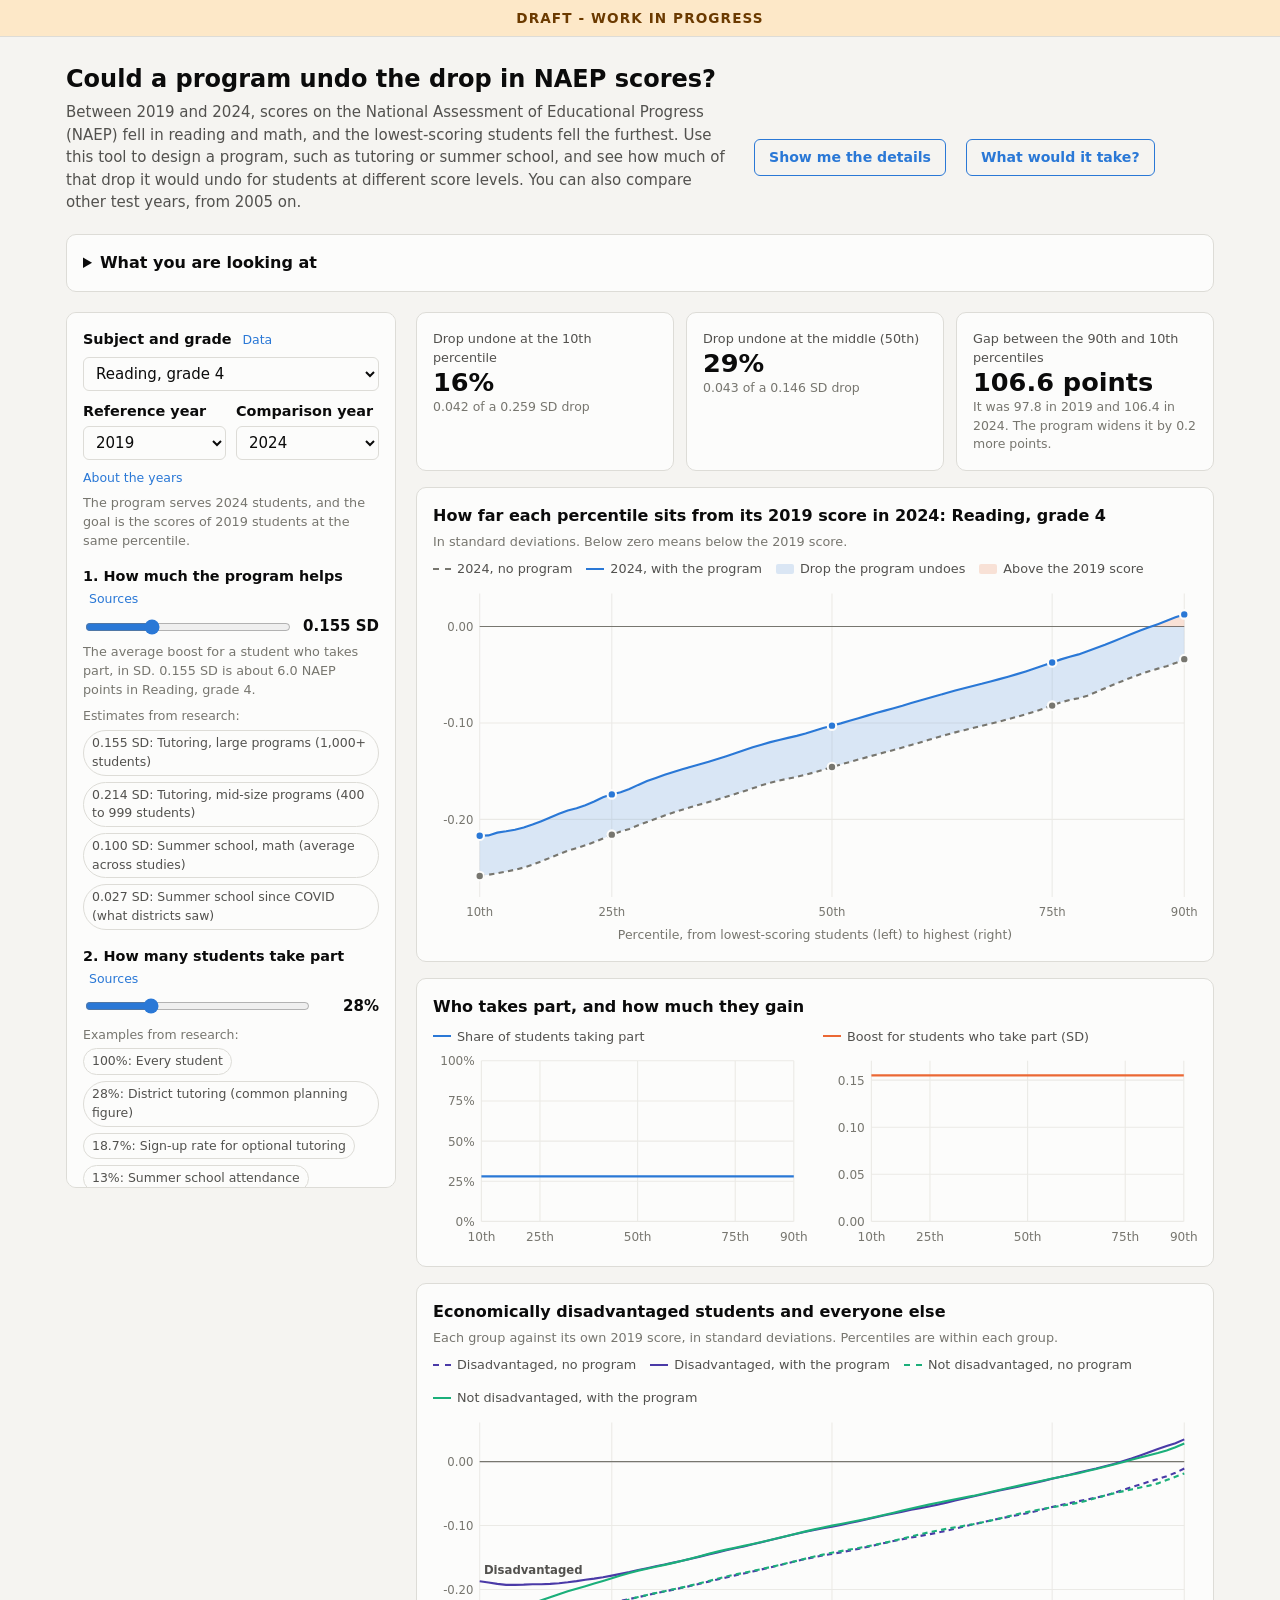
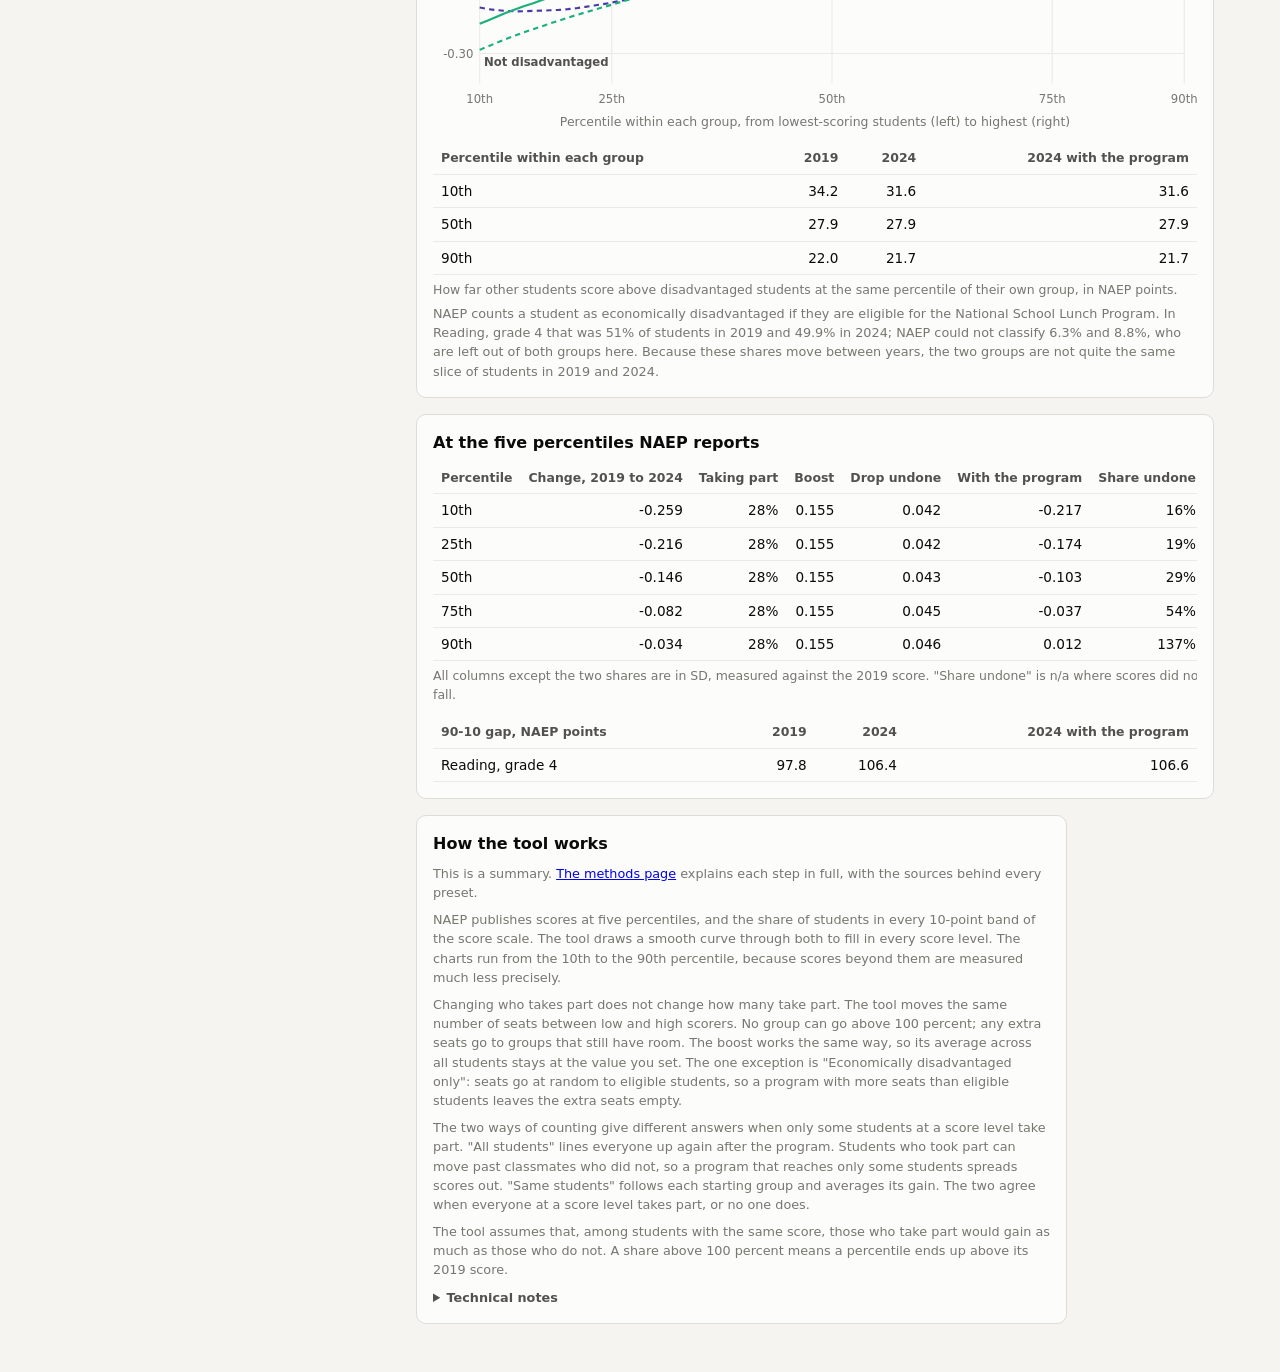
==== commit 47474af0: "Put "About the years" under both year selects and keep the selects level The link sat inside the Ref" ====
--- a/docs/index.html
+++ b/docs/index.html
@@ -6,7 +6,7 @@
 <meta name="viewport" content="width=device-width, initial-scale=1">
 <title>NAEP Recovery Explorer</title>
 <meta name="description" content="How much of the 2019-to-2024 drop in NAEP scores a tutoring or summer program could undo, for low, middle, and high scorers.">
-<link rel="stylesheet" href="style.css?v=2026-10-03">
+<link rel="stylesheet" href="style.css?v=2026-10-03.3">
 </head>
 <body>
 <div class="draft-banner" role="note">DRAFT - WORK IN PROGRESS</div>
@@ -74,7 +74,7 @@
         <select id="cell"></select>
         <div class="year-row">
           <div>
-            <label class="ctl-label" for="ref">Reference year <a class="why" href="methods.html#years">About the years</a></label>
+            <label class="ctl-label" for="ref">Reference year</label>
             <select id="ref"></select>
           </div>
           <div>
@@ -82,6 +82,7 @@
             <select id="cmp"></select>
           </div>
         </div>
+        <p class="years-link"><a class="why" href="methods.html#years">About the years</a></p>
         <p class="ctl-help" id="years-help"></p>
       </div>
 
@@ -223,10 +224,10 @@
   </div>
 </main>
 
-<script src="cells.js?v=2026-10-03"></script>
-<script src="years.js?v=2026-10-03"></script>
-<script src="engine.js?v=2026-10-03"></script>
-<script src="charts.js?v=2026-10-03"></script>
+<script src="cells.js?v=2026-10-03.3"></script>
+<script src="years.js?v=2026-10-03.3"></script>
+<script src="engine.js?v=2026-10-03.3"></script>
+<script src="charts.js?v=2026-10-03.3"></script>
 <script>
 "use strict";
 const D = globalThis.TOOL_DATA, Y = globalThis.TOOL_YEARS, E = globalThis.NAEPEngine;
--- a/docs/style.css
+++ b/docs/style.css
@@ -119,8 +119,13 @@
 .ctl-row input[type=range] { flex: 1; accent-color: var(--accent); min-width: 0; }
 .ctl-value { font-variant-numeric: tabular-nums; min-width: 5.5ch; text-align: right; font-weight: 600; }
 /* Reference and comparison year selects, side by side under the cell. */
-.year-row { display: grid; grid-template-columns: 1fr 1fr; gap: 10px; margin-top: 10px; }
+/* align-items: end keeps the two selects level when a narrow column wraps
+   one label onto two lines. */
+.year-row { display: grid; grid-template-columns: 1fr 1fr; gap: 10px; margin-top: 10px; align-items: end; }
 .year-row .ctl-label { margin-bottom: 4px; }
+/* The "About the years" link sits on its own line under both selects. */
+.years-link { margin: 6px 0 0; }
+.years-link .why { margin-left: 0; }
 select { width: 100%; padding: 6px 8px; font: inherit; background: var(--surface-1); color: var(--text-primary);
          border: 1px solid var(--border); border-radius: 6px; }
 .chips { display: flex; flex-wrap: wrap; gap: 6px; margin-top: 8px; }
